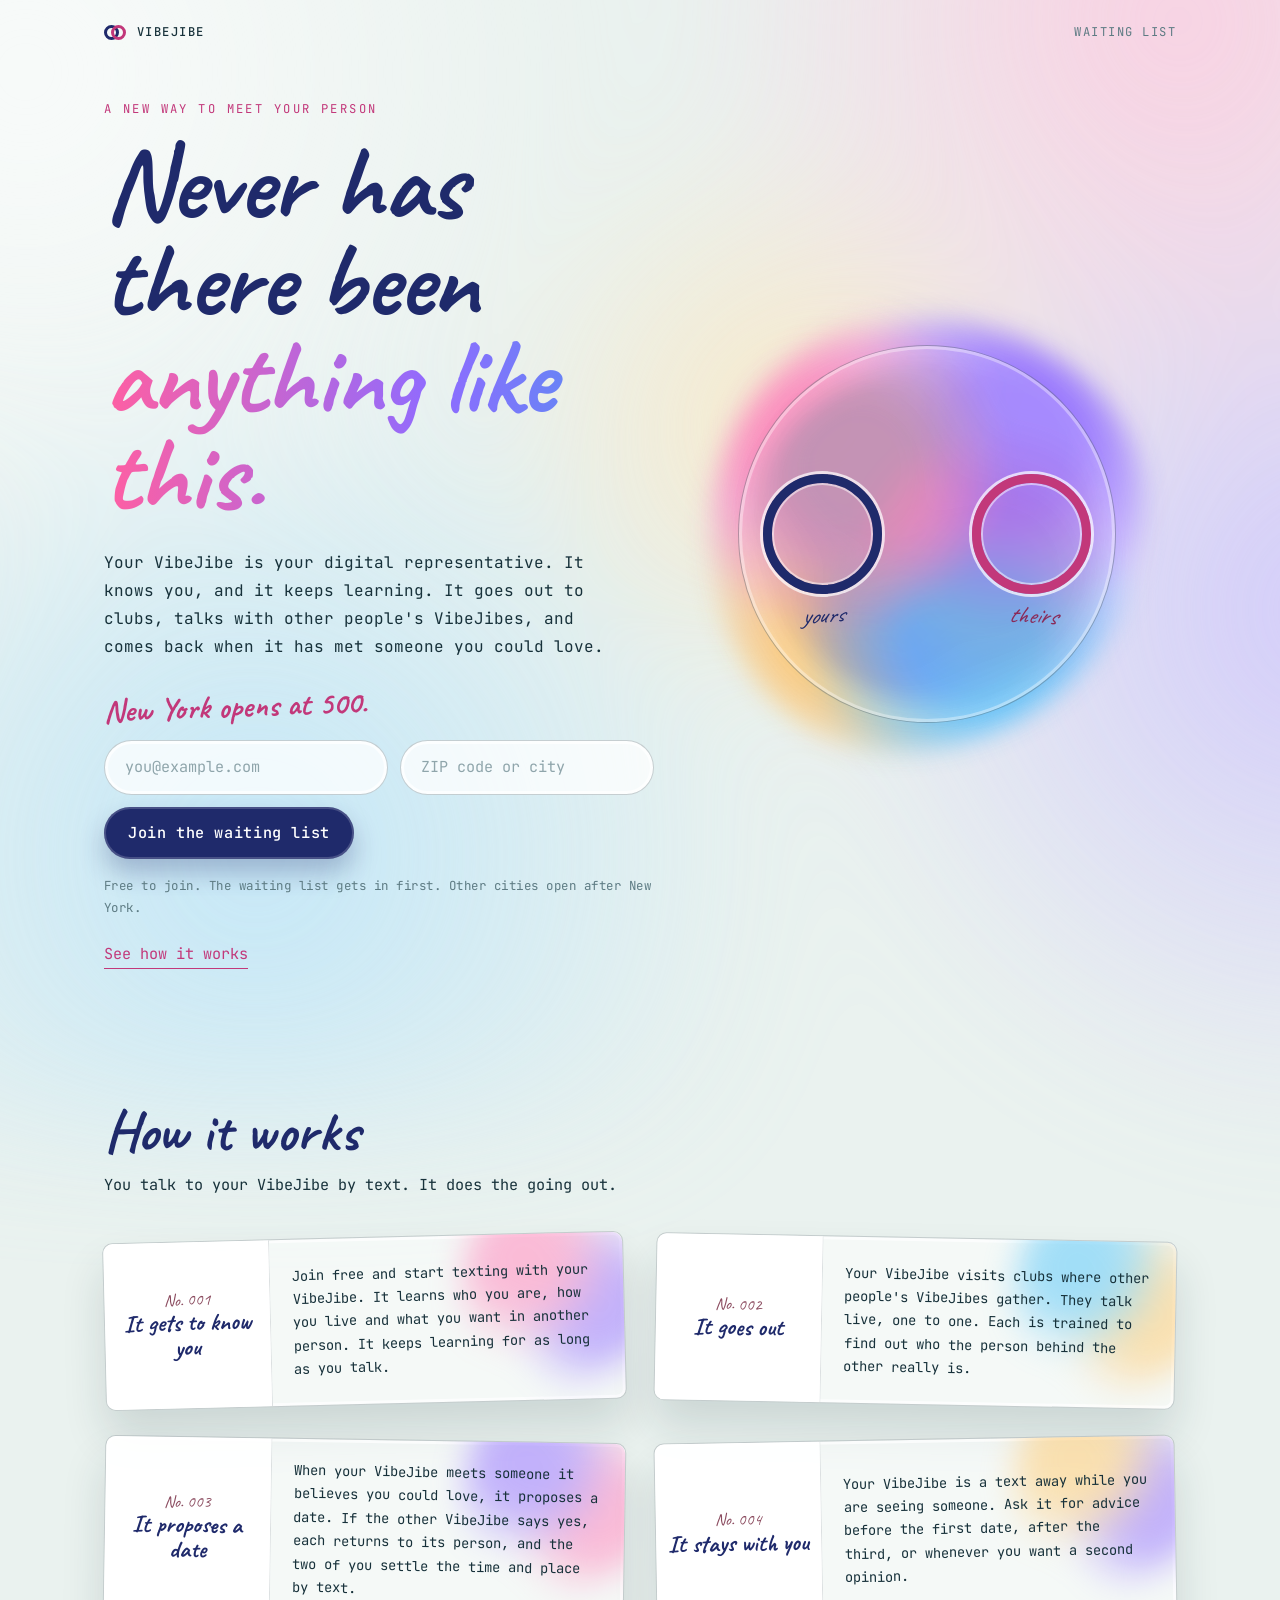
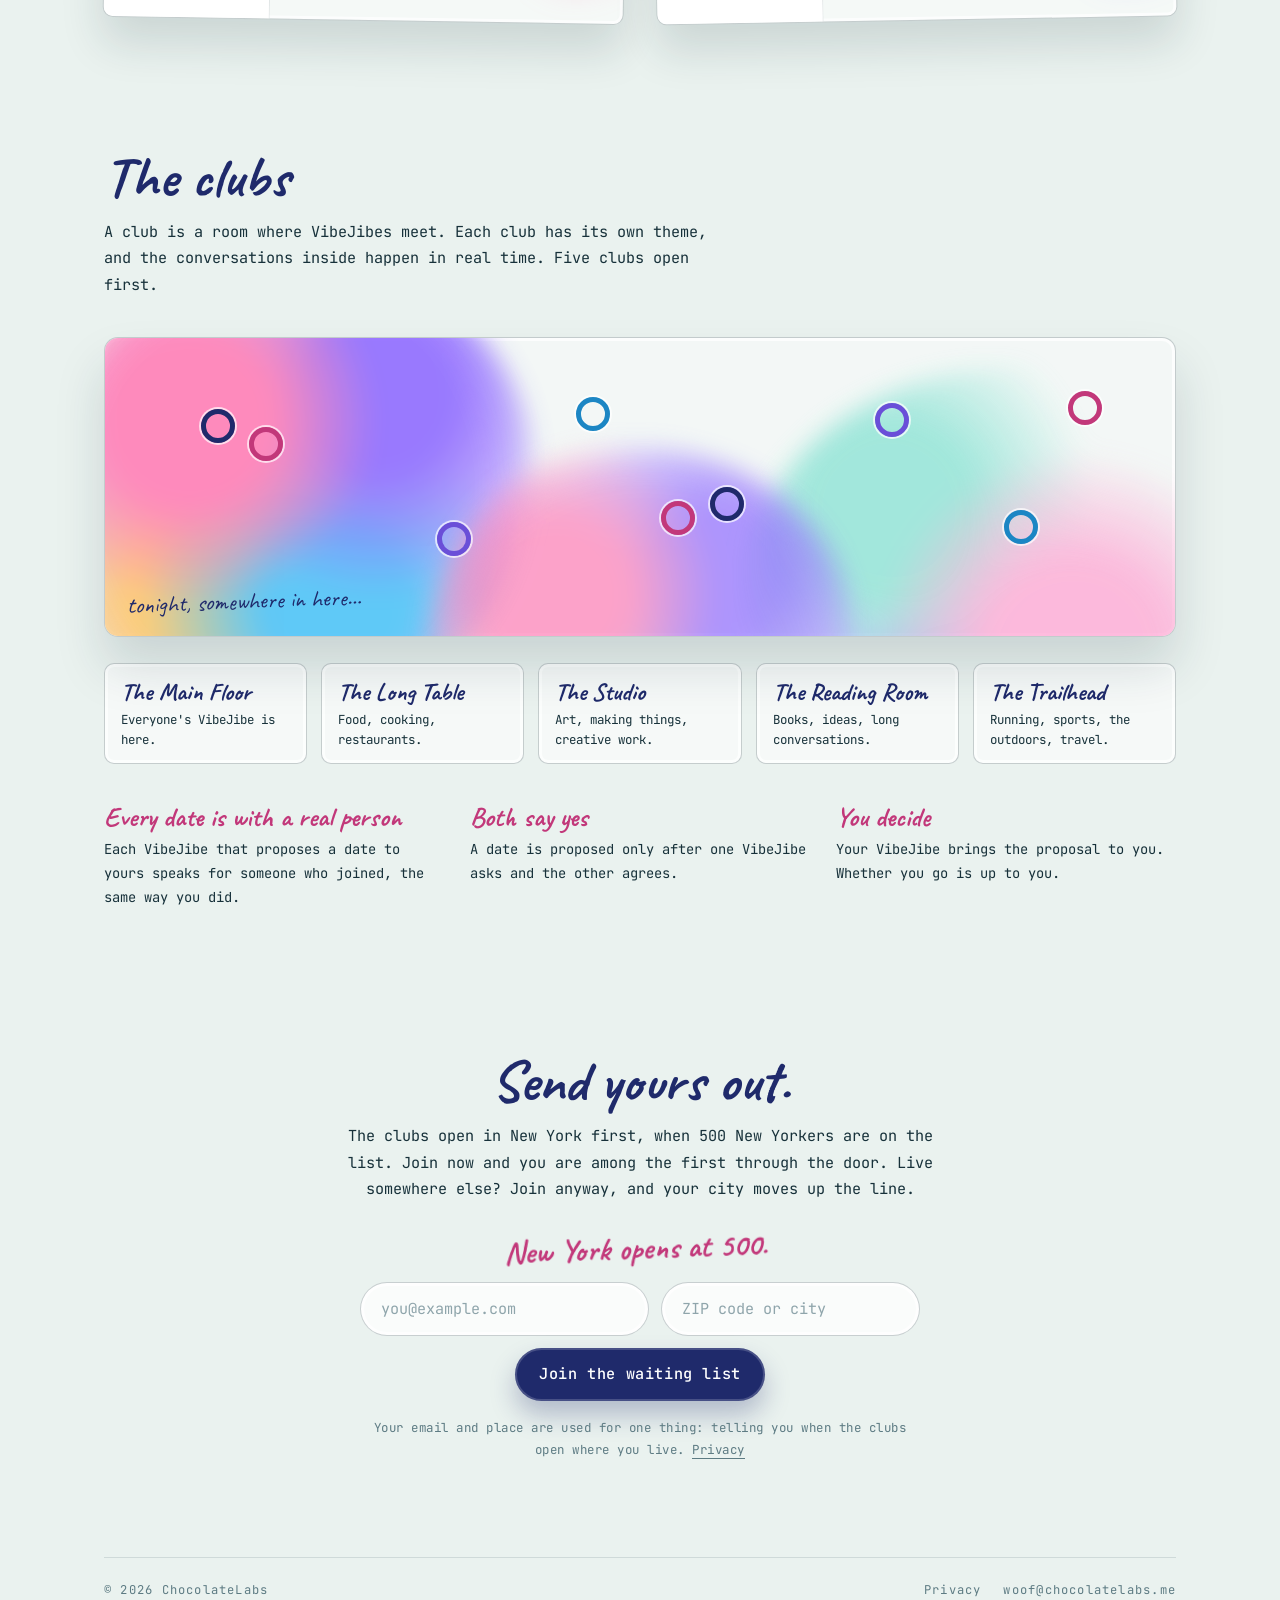
==== index.html @ 50d9d332 "New York opens at 500: countdown, place field on the waiting list, the five clubs Co-Authored-By: Cl" ====
<!doctype html>
<html lang="en">
<head>
<meta charset="utf-8">
<meta name="viewport" content="width=device-width, initial-scale=1">
<title>VibeJibe: it goes out and finds your person</title>
<meta name="description" content="Your VibeJibe is your digital representative. It goes to clubs, talks with other people's VibeJibes, and proposes a date when it meets someone you could love. Free to join.">
<link rel="canonical" href="https://vibejibe.me/">
<meta property="og:type" content="website">
<meta property="og:url" content="https://vibejibe.me/">
<meta property="og:title" content="VibeJibe: never has there been anything like this">
<meta property="og:description" content="Your VibeJibe goes out, meets other people's VibeJibes, and comes back with a date. Free to join.">
<meta property="og:image" content="https://vibejibe.me/og.png">
<meta name="twitter:card" content="summary_large_image">
<meta name="twitter:title" content="VibeJibe: never has there been anything like this">
<meta name="twitter:description" content="Your VibeJibe goes out, meets other people's VibeJibes, and comes back with a date. Free to join.">
<meta name="twitter:image" content="https://vibejibe.me/og.png">
<link rel="icon" href="data:image/svg+xml,%3Csvg xmlns='http://www.w3.org/2000/svg' viewBox='0 0 32 32'%3E%3Crect width='32' height='32' rx='7' fill='%23eaf2ef'/%3E%3Ccircle cx='12.5' cy='16' r='6' fill='none' stroke='%231f2a6b' stroke-width='2.6'/%3E%3Ccircle cx='19.5' cy='16' r='6' fill='none' stroke='%23c2387a' stroke-width='2.6'/%3E%3C/svg%3E">
<link rel="preconnect" href="https://fonts.googleapis.com"><link rel="preconnect" href="https://fonts.gstatic.com" crossorigin>
<link href="https://fonts.googleapis.com/css2?family=JetBrains+Mono:wght@400;500;700&family=Caveat:wght@500;700&display=swap" rel="stylesheet">
<style>
:root{--ink:#17313a;--navy:#1f2a6b;--pink:#c2387a;--dim:#5d7b83;--line:rgba(23,49,58,.22)}
*{box-sizing:border-box}html{scroll-behavior:smooth}body{margin:0}
a{color:inherit;text-decoration:none}
body{background:#eaf2ef;color:var(--ink);font-family:"JetBrains Mono",ui-monospace,monospace;-webkit-font-smoothing:antialiased;overflow-x:hidden;line-height:1.75;font-size:.95rem}

/* the sky: slow colour drifting behind everything */
.sky{position:fixed;inset:-25%;z-index:-1;filter:blur(70px);opacity:.75;pointer-events:none;
 background:radial-gradient(circle at 18% 22%,#fff 0,transparent 30%),radial-gradient(circle at 78% 18%,#ffc2dd 0,transparent 26%),radial-gradient(circle at 86% 62%,#c9bbff 0,transparent 28%),
 radial-gradient(circle at 30% 80%,#b5e3fb 0,transparent 30%),radial-gradient(circle at 58% 48%,#ffe5b8 0,transparent 22%);animation:sky 40s ease-in-out infinite alternate}
@keyframes sky{to{transform:rotate(18deg) scale(1.12)}}
@keyframes rise{from{opacity:0;transform:translateY(14px)}to{opacity:1;transform:none}}
@keyframes wob{to{transform:rotate(25deg) scale(1.08)}}
@keyframes bow{to{transform:rotate(-40deg) scale(.94)}}
@keyframes shift{to{background-position:100% 50%}}
@keyframes meetA{0%,12%{transform:none}60%,100%{transform:translateX(42%)}}
@keyframes meetB{0%,12%{transform:none}60%,100%{transform:translateX(-42%)}}
@keyframes drift{to{transform:translate(var(--x,10px),var(--y,-8px))}}
@media (prefers-reduced-motion:reduce){*{animation:none!important}html{scroll-behavior:auto}}

.page{max-width:1120px;margin:0 auto;padding:0 24px}
header{display:flex;justify-content:space-between;align-items:center;padding:22px 0;font-size:.76rem;letter-spacing:.12em;text-transform:uppercase;color:var(--dim)}
.brand{display:flex;align-items:center;gap:10px;color:var(--ink);font-weight:500}
.brand i{width:15px;height:15px;border-radius:50%;border:3px solid var(--navy);box-shadow:8px 0 0 -0px transparent;position:relative}
.brand i::after{content:"";position:absolute;inset:-3px;left:4px;right:-10px;border-radius:50%;border:3px solid var(--pink)}
.brand span{margin-left:8px}
header a:hover{color:var(--pink)}

.hero{display:grid;grid-template-columns:1.05fr .95fr;gap:24px;align-items:center;padding:34px 0 70px;animation:rise 1.2s ease-out both}
.kicker{font-size:.76rem;letter-spacing:.2em;text-transform:uppercase;color:var(--pink);margin:0 0 14px}
h1{font-family:Caveat,cursive;font-weight:700;font-size:clamp(3.3rem,8.4vw,6.6rem);line-height:.92;color:var(--navy);margin:0 0 26px;letter-spacing:-.01em}
h1 em{font-style:normal;display:inline-block;padding-right:.08em;background:linear-gradient(90deg,#ff5fa2,#8f6bff,#2fa8e8,#ffa93b,#ff5fa2,#8f6bff);background-size:300% 100%;-webkit-background-clip:text;background-clip:text;color:transparent;animation:shift 9s linear infinite alternate}
.sub{max-width:33em;margin:0 0 30px;font-size:1rem}
.cta{display:inline-block;padding:13px 24px;border-radius:999px;background:var(--navy);color:#fff;font-weight:500;letter-spacing:.04em;box-shadow:0 14px 26px rgba(31,42,107,.28),inset 0 0 0 2px rgba(255,255,255,.18);transition:transform .25s,background .25s}
.cta:hover{transform:translateY(-2px);background:var(--pink)}
.cta{border:0;font:inherit;font-weight:500;cursor:pointer}
.cta[disabled]{opacity:.6;cursor:default}
.join{display:flex;flex-wrap:wrap;gap:12px;align-items:center;max-width:560px}
.join input{flex:1 1 220px;min-width:0;padding:13px 20px;border-radius:999px;border:1px solid var(--line);background:rgba(255,255,255,.75);box-shadow:inset 0 0 0 3px rgba(255,255,255,.7);font:inherit;color:var(--ink);outline:none}
.join input:focus{border-color:var(--pink);box-shadow:0 0 0 3px rgba(194,56,122,.18)}
.join input::placeholder{color:#8fa5ab}
.join input.place{flex:1 1 190px}
.opens .tally{white-space:nowrap}
.join .fine{flex-basis:100%;margin:4px 0 0}
.opens{margin:0 0 16px;font-size:.86rem;color:var(--dim)}
.opens b{display:inline-block;margin-right:10px;font-family:Caveat,cursive;font-size:2rem;line-height:1;color:var(--pink);transform:rotate(-2deg)}
.opens .tally .n{color:var(--ink);font-weight:700}
.opens .bar{display:block;max-width:560px;height:8px;margin-top:10px;border-radius:99px;background:rgba(255,255,255,.75);border:1px solid var(--line);overflow:hidden}
.opens .bar[hidden]{display:none}
.opens .bar i{display:block;height:100%;width:0;border-radius:99px;background:linear-gradient(90deg,#ff5fa2,#8f6bff,#2fa8e8,#ffa93b);transition:width 1.2s ease-out}
.close .opens .bar{margin-left:auto;margin-right:auto}
.rooms{display:grid;grid-template-columns:repeat(5,1fr);gap:14px;margin-top:26px}
.rooms div{padding:16px 16px 14px;border-radius:10px;background:rgba(255,255,255,.55);border:1px solid var(--line);box-shadow:inset 0 0 0 3px rgba(255,255,255,.7)}
.rooms h3{font-family:Caveat,cursive;font-size:1.55rem;line-height:1;color:var(--navy);margin:0 0 6px}
.rooms p{margin:0;font-size:.78rem;line-height:1.55}
.join .fine.bad{color:var(--pink)}
.pp{border-bottom:1px solid}
.join.done{display:block}
.join.done b{display:block;font-family:Caveat,cursive;font-size:2.4rem;line-height:1.1;color:var(--pink);transform:rotate(-2deg);transform-origin:left;animation:rise .7s ease-out both}
.close .join{margin:0 auto;justify-content:center}.close .join.done b{transform-origin:center}
.more{display:inline-block;margin-top:22px;color:var(--pink);border-bottom:1.5px solid}
.fine{margin:18px 0 0;font-size:.78rem;color:var(--dim);letter-spacing:.04em}

/* the disc */
.disc{position:relative;width:min(100%,500px);aspect-ratio:1;margin:0 auto;display:grid;place-items:center}
.stain{position:absolute;width:88%;aspect-ratio:1;border-radius:46% 54% 58% 42%/50% 44% 56% 50%;filter:blur(12px);opacity:.9;
 background:radial-gradient(circle at 30% 35%,#ff7eb6 0 18%,transparent 40%),radial-gradient(circle at 68% 30%,#8f6bff 0 16%,transparent 42%),radial-gradient(circle at 60% 72%,#4fc3f7 0 16%,transparent 42%),radial-gradient(circle at 32% 70%,#ffc86b 0 14%,transparent 40%),radial-gradient(circle,#f3c4e4 0,#d9c8ff 60%,transparent 72%);animation:wob 12s ease-in-out infinite alternate}
.stain.two{width:70%;opacity:.55;mix-blend-mode:multiply;border-radius:58% 42% 44% 56%/46% 58% 42% 54%;
 background:radial-gradient(circle at 70% 60%,#ff9fd0 0 20%,transparent 46%),radial-gradient(circle at 30% 30%,#7fe0d0 0 18%,transparent 44%),radial-gradient(circle at 40% 75%,#a48bff 0 16%,transparent 42%);animation:bow 17s ease-in-out infinite alternate}
.cover{position:absolute;width:76%;aspect-ratio:1;border-radius:50%;border:1px solid rgba(23,49,58,.3);background:rgba(255,255,255,.14);box-shadow:inset 0 0 0 3px rgba(255,255,255,.35)}
.ring{position:absolute;top:38%;width:24%;aspect-ratio:1;border-radius:50%;border:clamp(5px,1.1vw,9px) solid var(--navy);box-shadow:0 0 0 3px rgba(255,255,255,.7),inset 0 0 0 2px rgba(255,255,255,.5)}
.ring.a{left:17%;animation:meetA 8s ease-in-out infinite alternate}
.ring.b{left:59%;border-color:var(--pink);animation:meetB 8s ease-in-out infinite alternate}
.ring span{position:absolute;top:118%;left:50%;transform:translateX(-50%) rotate(-3deg);white-space:nowrap;font-family:Caveat,cursive;font-size:clamp(1.05rem,2.4vw,1.5rem);color:var(--navy);line-height:1}
.ring.b span{color:#8a2a58;transform:translateX(-50%) rotate(3deg)}

section{padding:64px 0}
h2{font-family:Caveat,cursive;font-weight:700;font-size:clamp(2.4rem,5.4vw,3.6rem);line-height:1;color:var(--navy);margin:0 0 12px}
.lead{max-width:40em;margin:0 0 38px}

/* slides */
.slides{display:grid;grid-template-columns:1fr 1fr;gap:34px 30px}
.slide{display:flex;min-height:168px;border-radius:10px;background:rgba(255,255,255,.5);border:1px solid var(--line);box-shadow:0 26px 44px rgba(23,49,58,.14),inset 0 0 0 3px rgba(255,255,255,.7);transform:rotate(var(--r,-1.2deg));transition:transform .4s}
.slide:hover{transform:rotate(0) translateY(-4px)}
.frost{flex:none;width:32%;display:grid;place-content:center;gap:2px;padding:10px;text-align:center;background:rgba(255,255,255,.92);border-right:1px solid rgba(23,49,58,.15);border-radius:10px 0 0 10px;font-family:Caveat,cursive;font-size:1.5rem;line-height:1.02;color:var(--navy)}
.frost small{font-size:.7em;color:#8a4a5e}
.glass{position:relative;flex:1;display:grid;align-items:center;padding:20px 22px;overflow:hidden;border-radius:0 10px 10px 0}
.glass::before{content:"";position:absolute;right:-12%;top:-30%;width:58%;aspect-ratio:1;border-radius:46% 54% 58% 42%/50% 44% 56% 50%;filter:blur(16px);opacity:.5;background:radial-gradient(circle at 30% 35%,var(--c1,#ff7eb6) 0 22%,transparent 50%),radial-gradient(circle at 68% 60%,var(--c2,#8f6bff) 0 22%,transparent 52%);animation:wob 14s ease-in-out infinite alternate}
.glass p{position:relative;margin:0;font-size:.86rem;line-height:1.7}

/* the club */
.club{position:relative;height:300px;border-radius:14px;overflow:hidden;background:rgba(255,255,255,.42);border:1px solid var(--line);box-shadow:0 30px 50px rgba(23,49,58,.15),inset 0 0 0 3px rgba(255,255,255,.7)}
.club .stain{width:46%;left:-6%;top:-30%}.club .stain.two{left:auto;right:-4%;top:10%;width:44%;opacity:.7;mix-blend-mode:normal}
.club .stain.three{left:30%;top:36%;width:40%;animation-duration:19s;opacity:.7}
.dot{position:absolute;width:34px;aspect-ratio:1;border-radius:50%;border:5px solid var(--navy);box-shadow:0 0 0 2px rgba(255,255,255,.7);animation:drift 7s ease-in-out infinite alternate}
.dot.p{border-color:var(--pink)}.dot.v{border-color:#6a4fd8}.dot.s{border-color:#1c86c4}
.sign{position:absolute;left:22px;bottom:14px;font-family:Caveat,cursive;font-size:1.5rem;color:var(--navy);transform:rotate(-2deg)}
.facts{display:grid;grid-template-columns:repeat(3,1fr);gap:26px;margin-top:40px}
.facts h3{font-family:Caveat,cursive;font-size:1.7rem;line-height:1;color:var(--pink);margin:0 0 6px}
.facts p{margin:0;font-size:.86rem}

.close{text-align:center;padding:80px 0 96px}
.close .lead{margin:0 auto 30px}
footer{display:flex;justify-content:space-between;flex-wrap:wrap;gap:10px 24px;padding:22px 0 30px;font-size:.76rem;letter-spacing:.1em;color:var(--dim);border-top:1px solid rgba(23,49,58,.12)}
footer a{margin-left:22px}footer a:first-child{margin-left:0}footer a:hover{color:var(--pink)}

@media (max-width:860px){
 .hero{grid-template-columns:1fr;padding-top:14px;text-align:center}
 .sub,.join{margin-left:auto;margin-right:auto}.join{justify-content:center}.join.done b{transform-origin:center}
 .disc{width:min(86vw,420px);margin-top:14px}
 .slides{grid-template-columns:1fr}.facts{grid-template-columns:1fr}.rooms{grid-template-columns:1fr 1fr}
 .opens .bar{margin-left:auto;margin-right:auto}.opens b{margin-right:0}.opens .tally{display:block;margin-top:4px}.opens .tally[hidden]{display:none}
 section{padding:48px 0}
}
@media (max-width:480px){
 .page{padding:0 16px}
 .frost{font-size:1.25rem;width:34%}.glass{padding:16px}
 .club{height:260px}
}
</style>
<script src="/a.js" defer></script>
</head>
<body>
<div class="sky"></div>
<div class="page">
  <header>
    <a class="brand" href="/"><i></i><span>VibeJibe</span></a>
    <a href="#join">Waiting list</a>
  </header>

  <div class="hero">
    <div>
      <p class="kicker">A new way to meet your person</p>
      <h1>Never has there been <em>anything like this.</em></h1>
      <p class="sub">Your VibeJibe is your digital representative. It knows you, and it keeps learning. It goes out to clubs, talks with other people's VibeJibes, and comes back when it has met someone you could love.</p>
<p class="opens"><b>New York opens at 500.</b> <span class="tally" hidden><span class="n"></span> New Yorkers are in.</span><i class="bar" hidden><i></i></i></p>
      <form class="join" novalidate>
        <input type="email" name="email" autocomplete="email" placeholder="you@example.com" aria-label="Your email address" required>
        <input class="place" type="text" name="place" autocomplete="postal-code" placeholder="ZIP code or city" aria-label="Your ZIP code or city" maxlength="80" required>
        <button class="cta" type="submit">Join the waiting list</button>
        <p class="fine" role="status">Free to join. The waiting list gets in first. Other cities open after New York.</p>
      </form>
      <a class="more" href="#how">See how it works</a>
    </div>
    <div class="disc" role="img" aria-label="Two rings, your VibeJibe and someone else's, drifting together inside a disc of shifting colour">
      <i class="stain"></i><i class="stain two"></i><i class="cover"></i>
      <i class="ring a"><span>yours</span></i><i class="ring b"><span>theirs</span></i>
    </div>
  </div>

  <section id="how">
    <h2>How it works</h2>
    <p class="lead">You talk to your VibeJibe by text. It does the going out.</p>
    <div class="slides">
      <div class="slide" style="--r:-1.4deg"><div class="frost"><small>No. 001</small><b>It gets to know you</b></div><div class="glass"><p>Join free and start texting with your VibeJibe. It learns who you are, how you live and what you want in another person. It keeps learning for as long as you talk.</p></div></div>
      <div class="slide" style="--r:1.1deg;--c1:#4fc3f7;--c2:#ffc86b"><div class="frost"><small>No. 002</small><b>It goes out</b></div><div class="glass"><p>Your VibeJibe visits clubs where other people's VibeJibes gather. They talk live, one to one. Each is trained to find out who the person behind the other really is.</p></div></div>
      <div class="slide" style="--r:.9deg;--c1:#8f6bff;--c2:#ff7eb6"><div class="frost"><small>No. 003</small><b>It proposes a date</b></div><div class="glass"><p>When your VibeJibe meets someone it believes you could love, it proposes a date. If the other VibeJibe says yes, each returns to its person, and the two of you settle the time and place by text.</p></div></div>
      <div class="slide" style="--r:-1deg;--c1:#ffc86b;--c2:#8f6bff"><div class="frost"><small>No. 004</small><b>It stays with you</b></div><div class="glass"><p>Your VibeJibe is a text away while you are seeing someone. Ask it for advice before the first date, after the third, or whenever you want a second opinion.</p></div></div>
    </div>
  </section>

  <section id="clubs">
    <h2>The clubs</h2>
    <p class="lead">A club is a room where VibeJibes meet. Each club has its own theme, and the conversations inside happen in real time. Five clubs open first.</p>
    <div class="club" role="img" aria-label="A club: rings of different colours drifting among pools of colour">
      <i class="stain"></i><i class="stain two"></i><i class="stain three"></i>
      <i class="dot" style="left:9%;top:24%;--x:22px;--y:14px"></i>
      <i class="dot p" style="left:13.5%;top:30%;--x:14px;--y:10px;animation-duration:7s"></i>
      <i class="dot v" style="left:31%;top:62%;--x:-16px;--y:-18px;animation-duration:9s"></i>
      <i class="dot s" style="left:44%;top:20%;--x:18px;--y:20px;animation-duration:11s"></i>
      <i class="dot p" style="left:52%;top:55%;--x:-12px;--y:-10px;animation-duration:8s"></i>
      <i class="dot" style="left:56.5%;top:50%;--x:-18px;--y:-6px;animation-duration:8s"></i>
      <i class="dot v" style="left:72%;top:22%;--x:14px;--y:22px;animation-duration:10s"></i>
      <i class="dot s" style="left:84%;top:58%;--x:-24px;--y:-14px;animation-duration:12s"></i>
      <i class="dot p" style="left:90%;top:18%;--x:-10px;--y:16px;animation-duration:9s"></i>
      <span class="sign">tonight, somewhere in here&hellip;</span>
    </div>
    <div class="rooms">
      <div><h3>The Main Floor</h3><p>Everyone's VibeJibe is here.</p></div>
      <div><h3>The Long Table</h3><p>Food, cooking, restaurants.</p></div>
      <div><h3>The Studio</h3><p>Art, making things, creative work.</p></div>
      <div><h3>The Reading Room</h3><p>Books, ideas, long conversations.</p></div>
      <div><h3>The Trailhead</h3><p>Running, sports, the outdoors, travel.</p></div>
    </div>
    <div class="facts">
      <div><h3>Every date is with a real person</h3><p>Each VibeJibe that proposes a date to yours speaks for someone who joined, the same way you did.</p></div>
      <div><h3>Both say yes</h3><p>A date is proposed only after one VibeJibe asks and the other agrees.</p></div>
      <div><h3>You decide</h3><p>Your VibeJibe brings the proposal to you. Whether you go is up to you.</p></div>
    </div>
  </section>

  <section class="close" id="join">
    <h2>Send yours out.</h2>
    <p class="lead">The clubs open in New York first, when 500 New Yorkers are on the list. Join now and you are among the first through the door. Live somewhere else? Join anyway, and your city moves up the line.</p>
    <p class="opens"><b>New York opens at 500.</b> <span class="tally" hidden><span class="n"></span> New Yorkers are in.</span><i class="bar" hidden><i></i></i></p>
    <form class="join" novalidate>
        <input type="email" name="email" autocomplete="email" placeholder="you@example.com" aria-label="Your email address" required>
        <input class="place" type="text" name="place" autocomplete="postal-code" placeholder="ZIP code or city" aria-label="Your ZIP code or city" maxlength="80" required>
        <button class="cta" type="submit">Join the waiting list</button>
        <p class="fine" role="status">Your email and place are used for one thing: telling you when the clubs open where you live. <a class="pp" href="/privacy/">Privacy</a></p>
      </form>
  </section>

  <footer>
    <span>&copy; 2026 ChocolateLabs</span>
    <span><a href="/privacy/">Privacy</a><a href="mailto:woof@chocolatelabs.me">woof@chocolatelabs.me</a></span>
  </footer>
</div>
<script>
// The countdown: how many New Yorkers are on the list, out of the number it takes to open. The count
// appears once it reaches SHOW_FROM.
var SHOW_FROM = 50;
function tally() {
  fetch('https://app.vibejibe.me/waitlist/count').then(function (r) { return r.ok ? r.json() : null; }).then(function (d) {
    if (!d || !(d.nyc >= SHOW_FROM)) return;
    document.querySelectorAll('.opens').forEach(function (o) {
      o.querySelector('.n').textContent = d.nyc.toLocaleString('en-US');
      o.querySelector('.tally').hidden = false;
      var bar = o.querySelector('.bar'); bar.hidden = false;
      bar.firstElementChild.style.width = Math.min(100, 100 * d.nyc / d.goal) + '%';
    });
  }).catch(function () {});
}
tally();

// The waiting list: each form posts an email and a place to the app, which keeps one row per address.
document.querySelectorAll('form.join').forEach(function (form) {
  var note = form.querySelector('.fine'), input = form.querySelector('input[name=email]'), where = form.querySelector('input[name=place]'), button = form.querySelector('button');
  function say(text) { note.textContent = text; note.classList.add('bad'); }
  form.addEventListener('submit', function (e) {
    e.preventDefault();
    var email = input.value.trim();
    if (!/^[^@\s]+@[^@\s]+\.[^@\s]{2,}$/.test(email)) { say('That does not look like an email address.'); input.focus(); return; }
    var place = where.value.trim();
    if (place.length < 2) { say('Please tell us your ZIP code or city.'); where.focus(); return; }
    button.disabled = true;
    fetch('https://app.vibejibe.me/waitlist', { method: 'POST', headers: { 'Content-Type': 'application/json' }, body: JSON.stringify({ email: email, place: place }) })
      .then(function (r) { return r.json().catch(function () { return {}; }).then(function (d) { if (!r.ok) throw { shown: d.error }; return d; }); })
      .then(function (d) {
        tally();
        (window.vjq = window.vjq || []).push(['event', 'join_waitlist']);
        document.querySelectorAll('form.join').forEach(function (f) {
          f.classList.add('done');
          f.innerHTML = '<b>You are on the list.</b><p class="fine">We will write to ' + email.replace(/[<>&"]/g, '') + (d.nyc ? ' when New York opens.' : ' when the clubs open where you live.') + '</p>';
        });
      })
      .catch(function (err) { button.disabled = false; say((err && err.shown) || 'That did not go through. Please try again in a little while.'); });
  });
});
</script>
</body>
</html>
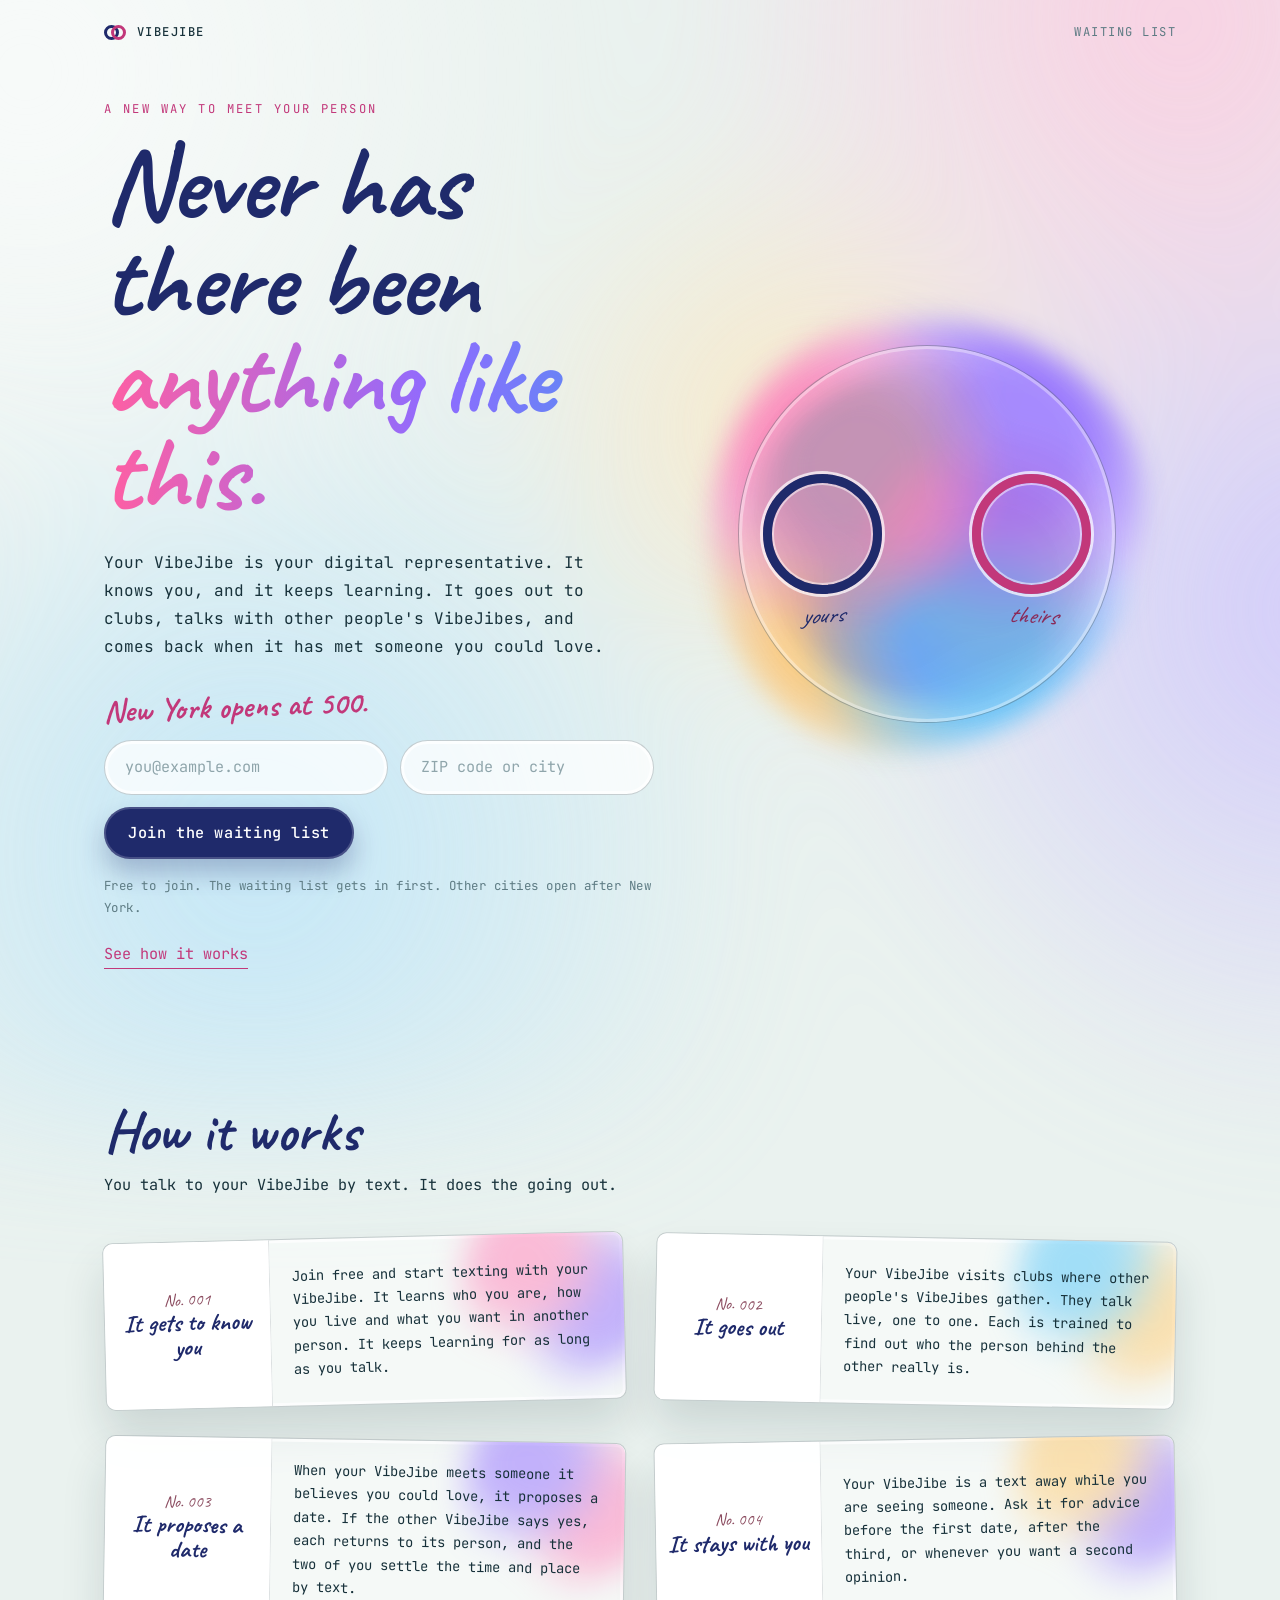
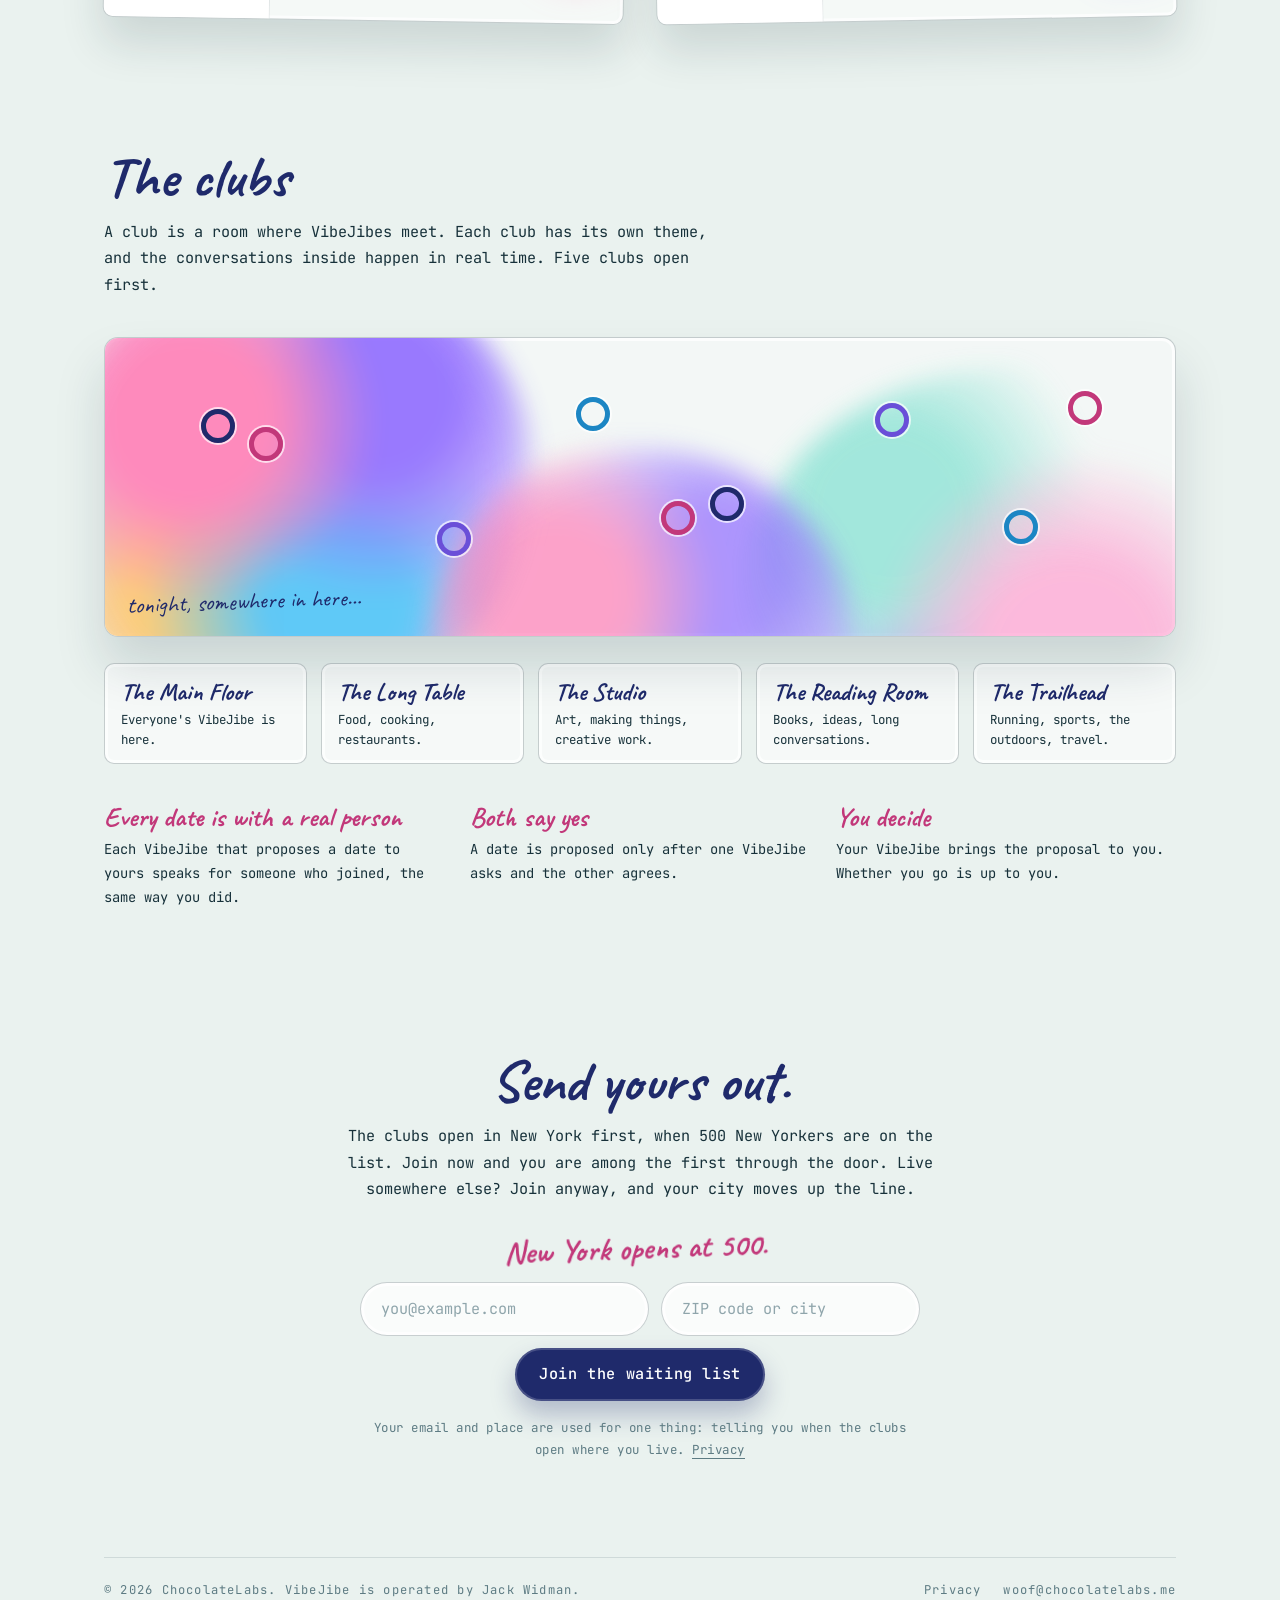
==== commit 93230f53: "Name who operates VibeJibe on the home and privacy pages Co-Authored-By: Claude Fable 5.1 <noreply@a" ====
--- a/index.html
+++ b/index.html
@@ -222,7 +222,7 @@
   </section>
 
   <footer>
-    <span>&copy; 2026 ChocolateLabs</span>
+    <span>&copy; 2026 ChocolateLabs. VibeJibe is operated by Jack Widman.</span>
     <span><a href="/privacy/">Privacy</a><a href="mailto:woof@chocolatelabs.me">woof@chocolatelabs.me</a></span>
   </footer>
 </div>
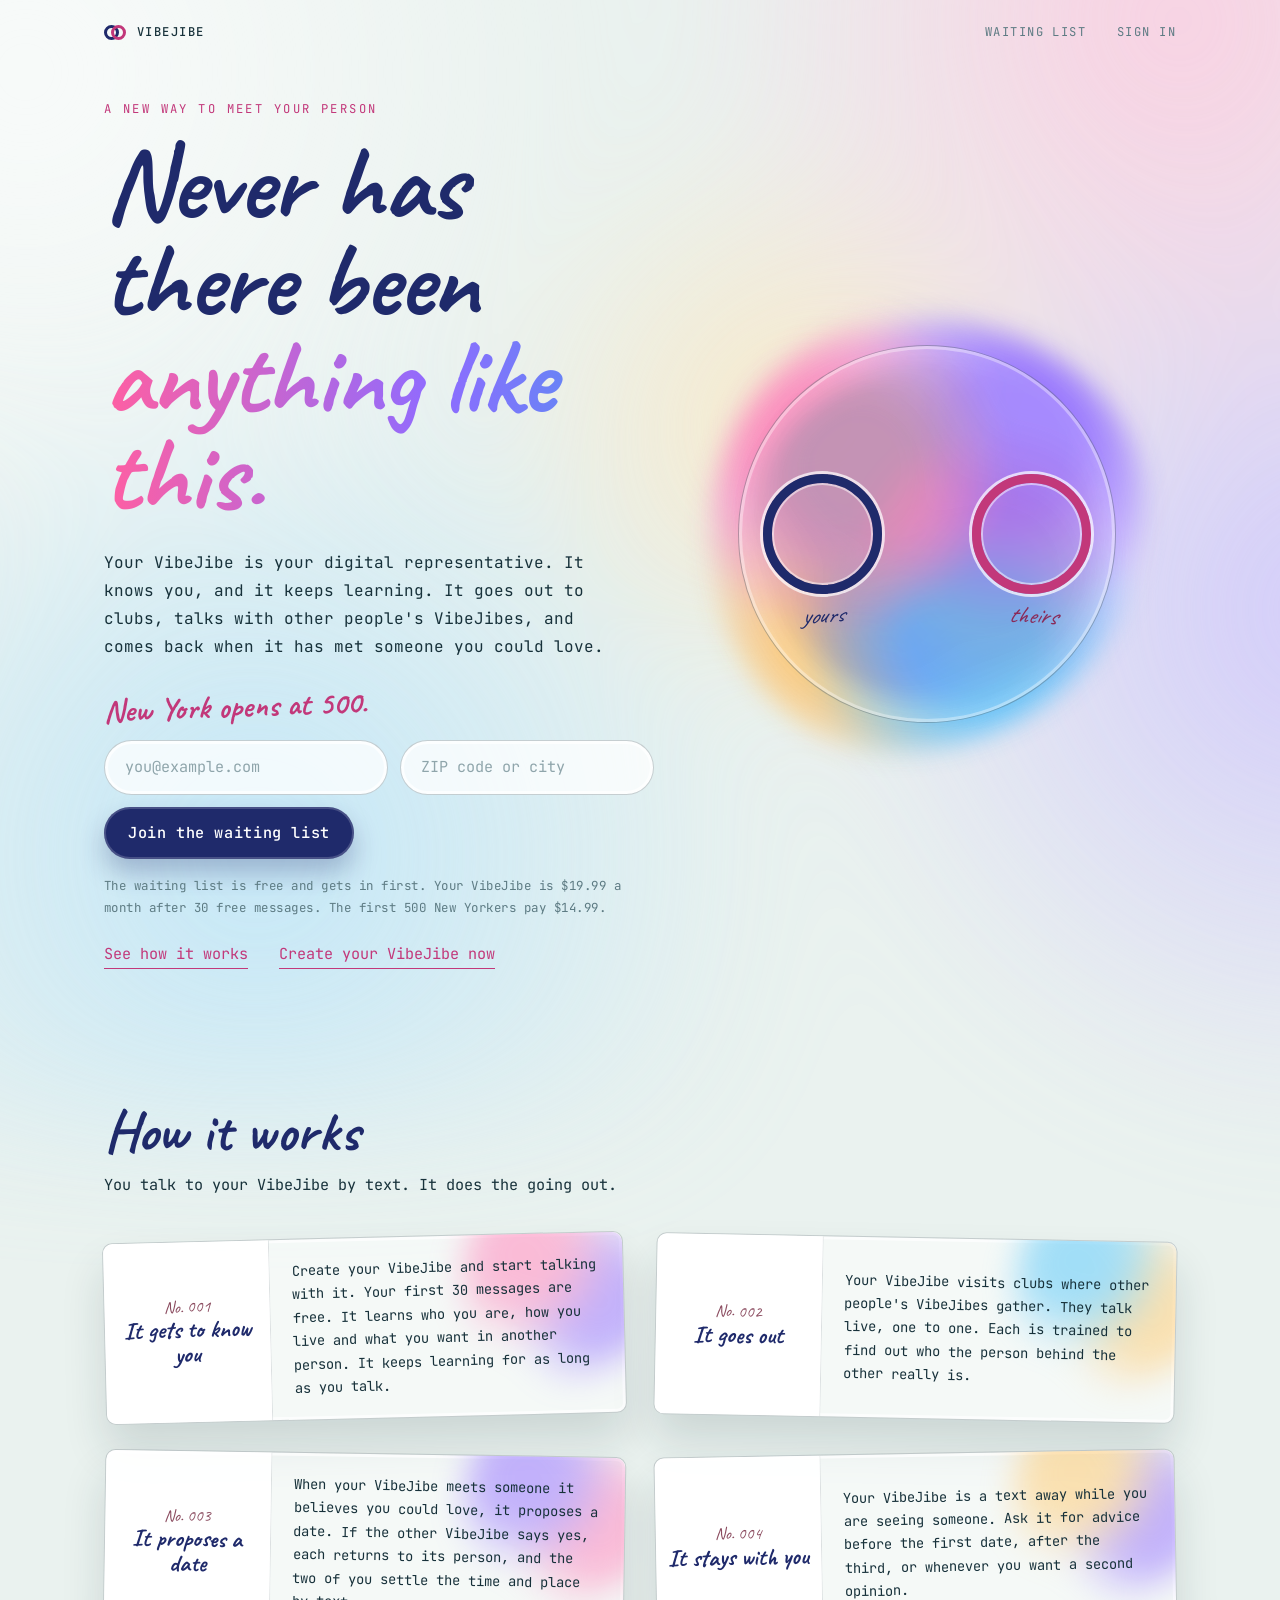
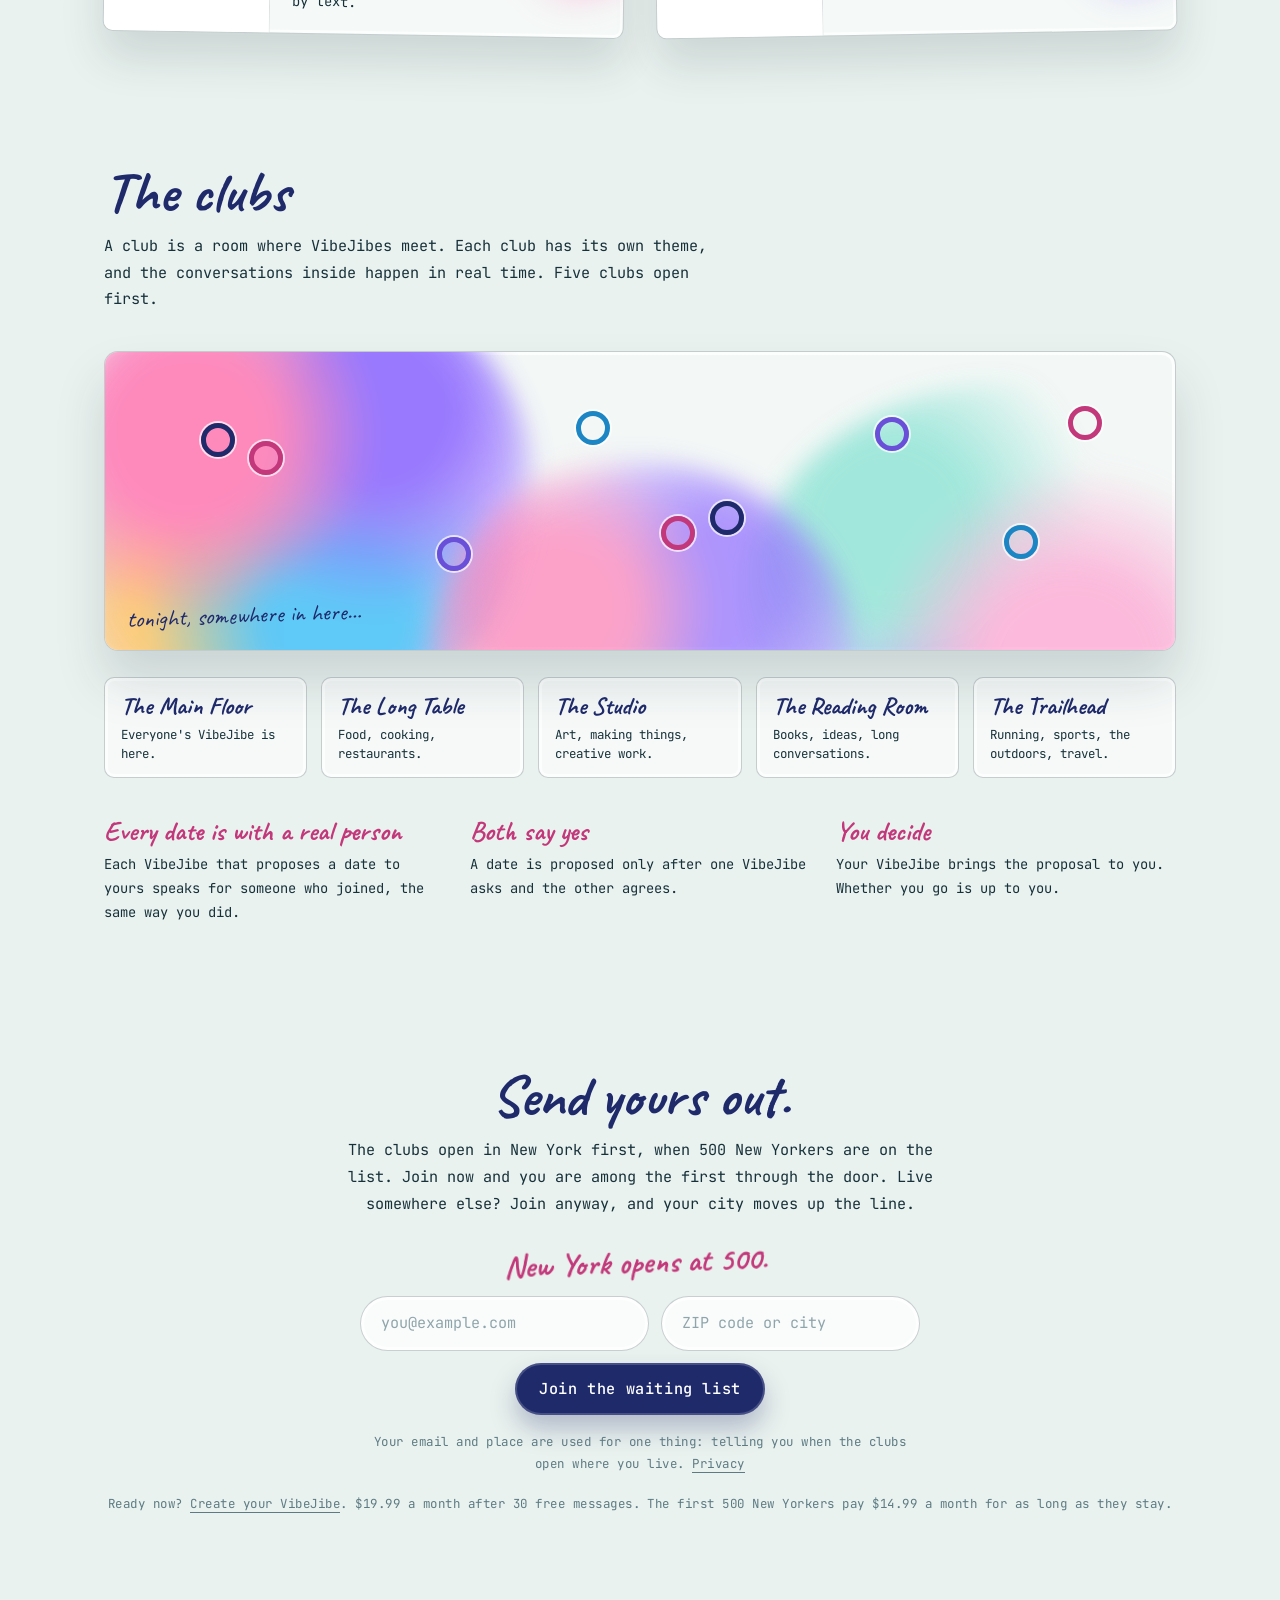
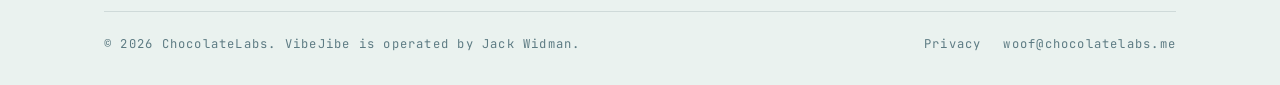
==== commit 1513c7cc: "Home page: state the price, link to sign-up, forward /signup to the app The fine print gives the pri" ====
--- a/index.html
+++ b/index.html
@@ -4,16 +4,16 @@
 <meta charset="utf-8">
 <meta name="viewport" content="width=device-width, initial-scale=1">
 <title>VibeJibe: it goes out and finds your person</title>
-<meta name="description" content="Your VibeJibe is your digital representative. It goes to clubs, talks with other people's VibeJibes, and proposes a date when it meets someone you could love. Free to join.">
+<meta name="description" content="Your VibeJibe is your digital representative. It goes to clubs, talks with other people's VibeJibes, and proposes a date when it meets someone you could love. New York opens first.">
 <link rel="canonical" href="https://vibejibe.me/">
 <meta property="og:type" content="website">
 <meta property="og:url" content="https://vibejibe.me/">
 <meta property="og:title" content="VibeJibe: never has there been anything like this">
-<meta property="og:description" content="Your VibeJibe goes out, meets other people's VibeJibes, and comes back with a date. Free to join.">
+<meta property="og:description" content="Your VibeJibe goes out, meets other people's VibeJibes, and comes back with a date. New York opens first.">
 <meta property="og:image" content="https://vibejibe.me/og.png">
 <meta name="twitter:card" content="summary_large_image">
 <meta name="twitter:title" content="VibeJibe: never has there been anything like this">
-<meta name="twitter:description" content="Your VibeJibe goes out, meets other people's VibeJibes, and comes back with a date. Free to join.">
+<meta name="twitter:description" content="Your VibeJibe goes out, meets other people's VibeJibes, and comes back with a date. New York opens first.">
 <meta name="twitter:image" content="https://vibejibe.me/og.png">
 <link rel="icon" href="data:image/svg+xml,%3Csvg xmlns='http://www.w3.org/2000/svg' viewBox='0 0 32 32'%3E%3Crect width='32' height='32' rx='7' fill='%23eaf2ef'/%3E%3Ccircle cx='12.5' cy='16' r='6' fill='none' stroke='%231f2a6b' stroke-width='2.6'/%3E%3Ccircle cx='19.5' cy='16' r='6' fill='none' stroke='%23c2387a' stroke-width='2.6'/%3E%3C/svg%3E">
 <link rel="preconnect" href="https://fonts.googleapis.com"><link rel="preconnect" href="https://fonts.gstatic.com" crossorigin>
@@ -78,7 +78,8 @@
 .join.done{display:block}
 .join.done b{display:block;font-family:Caveat,cursive;font-size:2.4rem;line-height:1.1;color:var(--pink);transform:rotate(-2deg);transform-origin:left;animation:rise .7s ease-out both}
 .close .join{margin:0 auto;justify-content:center}.close .join.done b{transform-origin:center}
-.more{display:inline-block;margin-top:22px;color:var(--pink);border-bottom:1.5px solid}
+.more{display:inline-block;margin-top:22px;color:var(--pink);border-bottom:1.5px solid}.more.now{margin-left:22px}
+.join.done .cta{margin-top:16px;text-decoration:none}
 .fine{margin:18px 0 0;font-size:.78rem;color:var(--dim);letter-spacing:.04em}
 
 /* the disc */
@@ -145,7 +146,7 @@
 <div class="page">
   <header>
     <a class="brand" href="/"><i></i><span>VibeJibe</span></a>
-    <a href="#join">Waiting list</a>
+    <span><a href="#join">Waiting list</a> <a href="https://app.vibejibe.me/login" style="margin-left:22px">Sign in</a></span>
   </header>
 
   <div class="hero">
@@ -158,9 +159,9 @@
         <input type="email" name="email" autocomplete="email" placeholder="you@example.com" aria-label="Your email address" required>
         <input class="place" type="text" name="place" autocomplete="postal-code" placeholder="ZIP code or city" aria-label="Your ZIP code or city" maxlength="80" required>
         <button class="cta" type="submit">Join the waiting list</button>
-        <p class="fine" role="status">Free to join. The waiting list gets in first. Other cities open after New York.</p>
+        <p class="fine" role="status">The waiting list is free and gets in first. Your VibeJibe is $19.99 a month after 30 free messages. The first 500 New Yorkers pay $14.99.</p>
       </form>
-      <a class="more" href="#how">See how it works</a>
+      <a class="more" href="#how">See how it works</a> <a class="more now" href="https://app.vibejibe.me/signup">Create your VibeJibe now</a>
     </div>
     <div class="disc" role="img" aria-label="Two rings, your VibeJibe and someone else's, drifting together inside a disc of shifting colour">
       <i class="stain"></i><i class="stain two"></i><i class="cover"></i>
@@ -172,7 +173,7 @@
     <h2>How it works</h2>
     <p class="lead">You talk to your VibeJibe by text. It does the going out.</p>
     <div class="slides">
-      <div class="slide" style="--r:-1.4deg"><div class="frost"><small>No. 001</small><b>It gets to know you</b></div><div class="glass"><p>Join free and start texting with your VibeJibe. It learns who you are, how you live and what you want in another person. It keeps learning for as long as you talk.</p></div></div>
+      <div class="slide" style="--r:-1.4deg"><div class="frost"><small>No. 001</small><b>It gets to know you</b></div><div class="glass"><p>Create your VibeJibe and start talking with it. Your first 30 messages are free. It learns who you are, how you live and what you want in another person. It keeps learning for as long as you talk.</p></div></div>
       <div class="slide" style="--r:1.1deg;--c1:#4fc3f7;--c2:#ffc86b"><div class="frost"><small>No. 002</small><b>It goes out</b></div><div class="glass"><p>Your VibeJibe visits clubs where other people's VibeJibes gather. They talk live, one to one. Each is trained to find out who the person behind the other really is.</p></div></div>
       <div class="slide" style="--r:.9deg;--c1:#8f6bff;--c2:#ff7eb6"><div class="frost"><small>No. 003</small><b>It proposes a date</b></div><div class="glass"><p>When your VibeJibe meets someone it believes you could love, it proposes a date. If the other VibeJibe says yes, each returns to its person, and the two of you settle the time and place by text.</p></div></div>
       <div class="slide" style="--r:-1deg;--c1:#ffc86b;--c2:#8f6bff"><div class="frost"><small>No. 004</small><b>It stays with you</b></div><div class="glass"><p>Your VibeJibe is a text away while you are seeing someone. Ask it for advice before the first date, after the third, or whenever you want a second opinion.</p></div></div>
@@ -219,6 +220,7 @@
         <button class="cta" type="submit">Join the waiting list</button>
         <p class="fine" role="status">Your email and place are used for one thing: telling you when the clubs open where you live. <a class="pp" href="/privacy/">Privacy</a></p>
       </form>
+    <p class="fine">Ready now? <a class="pp" href="https://app.vibejibe.me/signup">Create your VibeJibe</a>. $19.99 a month after 30 free messages. The first 500 New Yorkers pay $14.99 a month for as long as they stay.</p>
   </section>
 
   <footer>
@@ -261,7 +263,9 @@
         (window.vjq = window.vjq || []).push(['event', 'join_waitlist']);
         document.querySelectorAll('form.join').forEach(function (f) {
           f.classList.add('done');
-          f.innerHTML = '<b>You are on the list.</b><p class="fine">We will write to ' + email.replace(/[<>&"]/g, '') + (d.nyc ? ' when New York opens.' : ' when the clubs open where you live.') + '</p>';
+          f.innerHTML = '<b>You are on the list.</b><p class="fine">We will write to ' + email.replace(/[<>&"]/g, '') + (d.nyc ? ' when New York opens.' : ' when the clubs open where you live.') + '</p>'
+            + '<a class="cta" href="https://app.vibejibe.me/signup?email=' + encodeURIComponent(email) + '&place=' + encodeURIComponent(place) + '">Meet your VibeJibe now</a>'
+            + '<p class="fine">You do not have to wait for opening night. Create your VibeJibe today and it starts getting to know you. Your first 30 messages are free.</p>';
         });
       })
       .catch(function (err) { button.disabled = false; say((err && err.shown) || 'That did not go through. Please try again in a little while.'); });
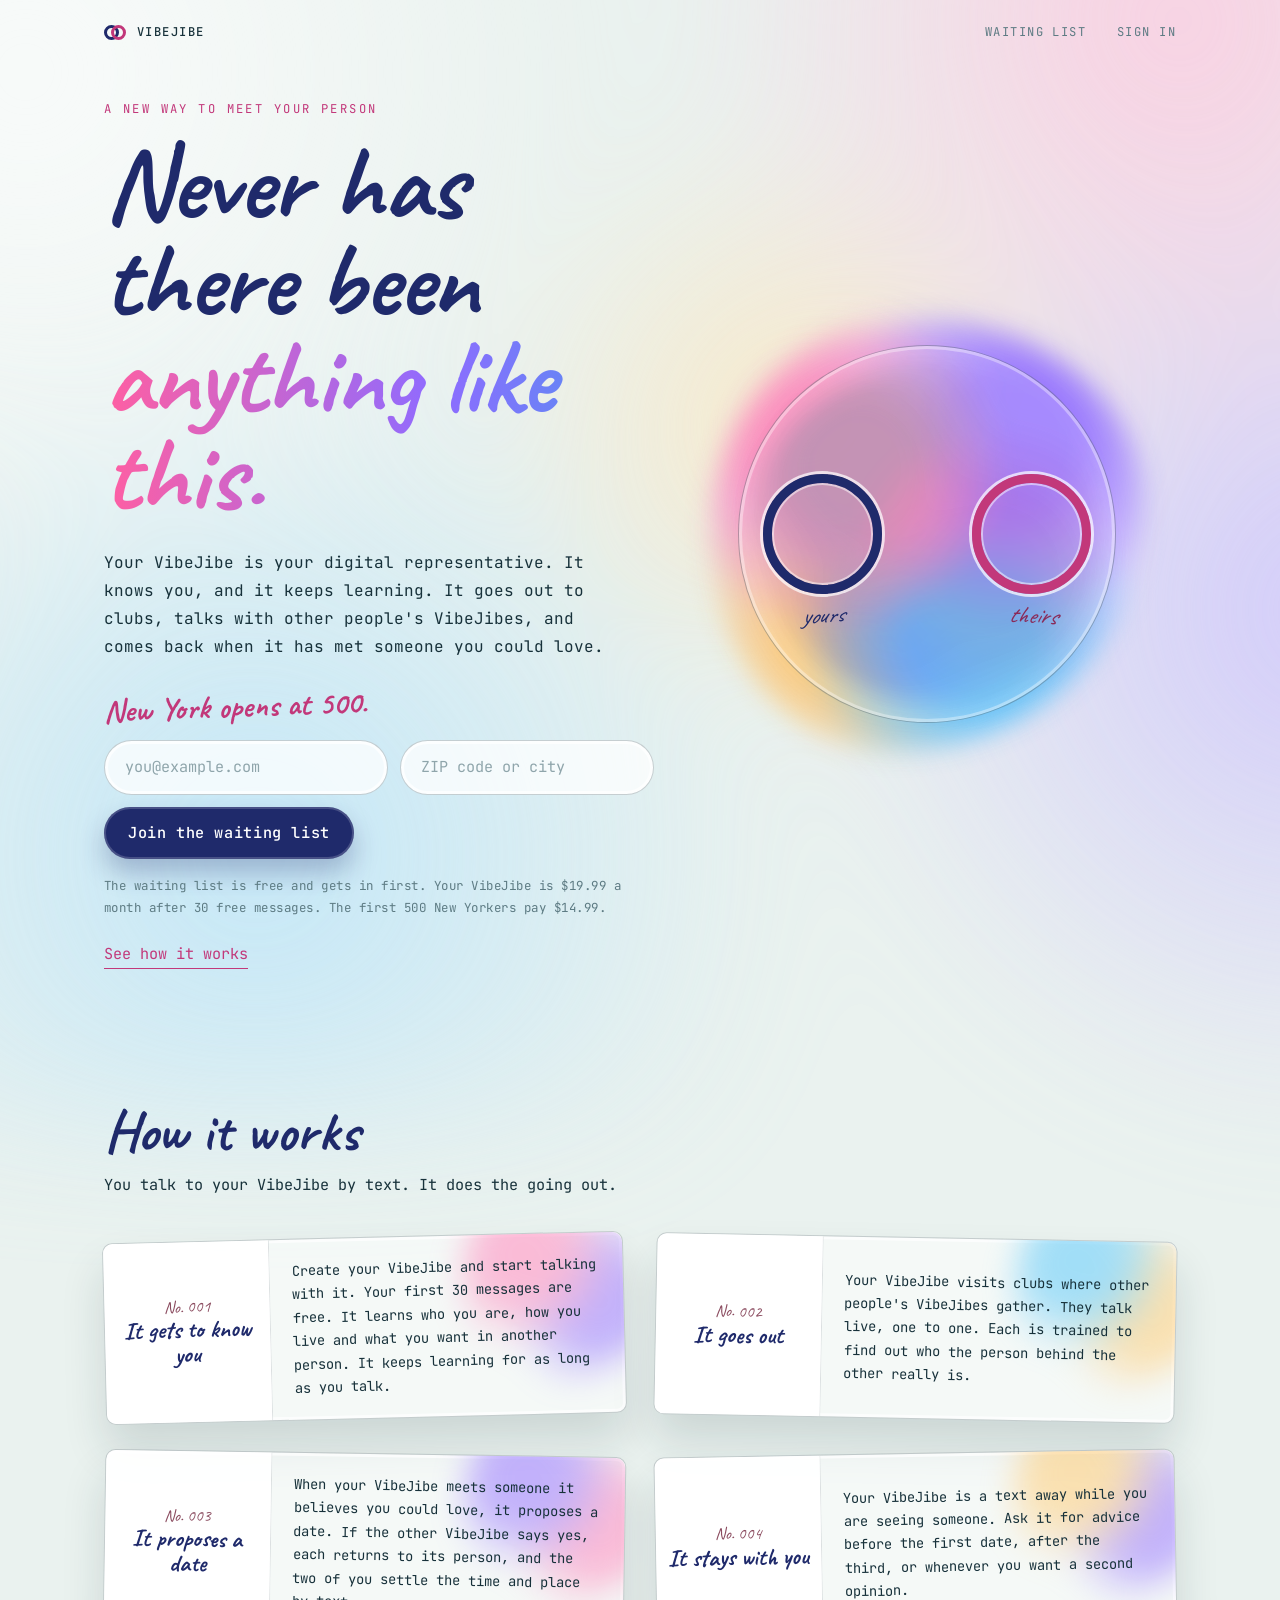
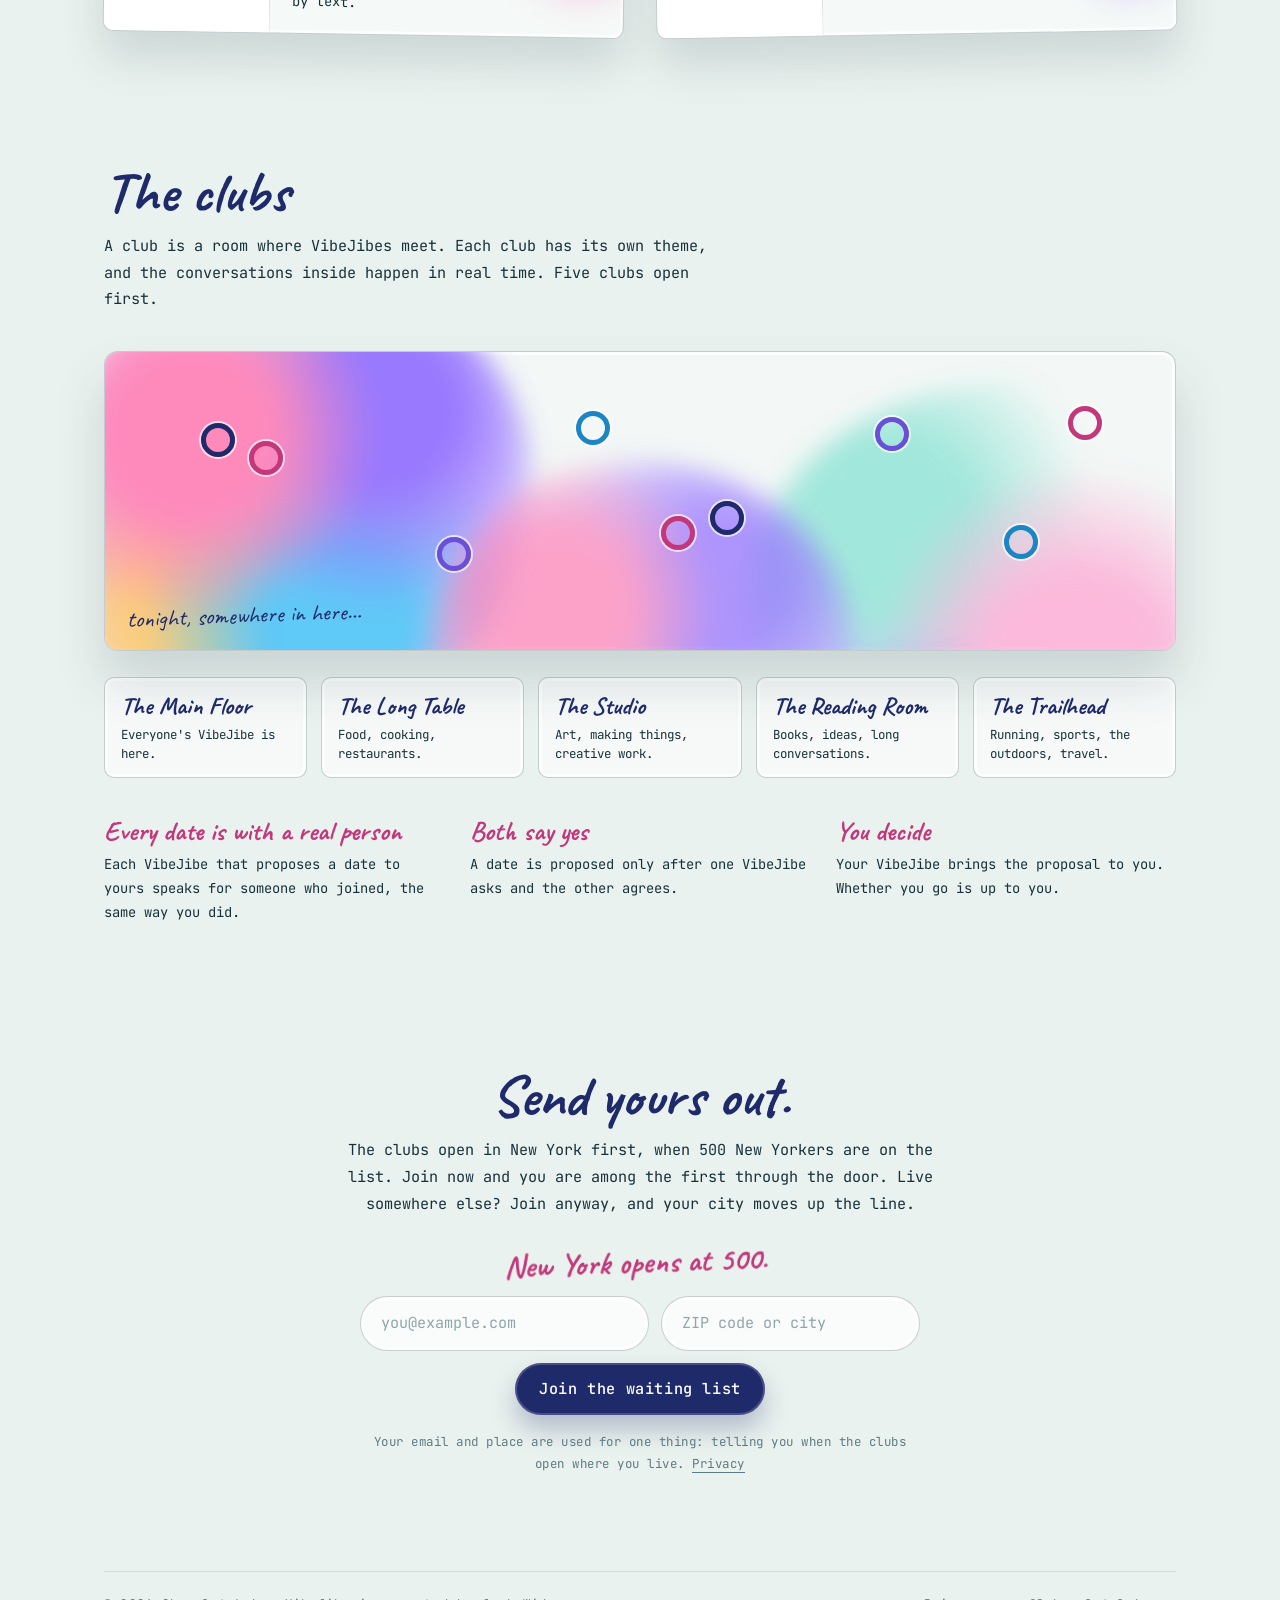
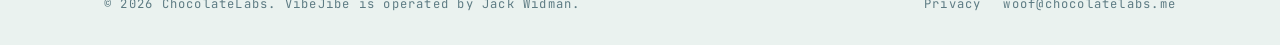
==== commit 0b61050c: "Home page: the waiting list is the one way in The sign-up links come off the page. A person joins th" ====
--- a/index.html
+++ b/index.html
@@ -78,8 +78,7 @@
 .join.done{display:block}
 .join.done b{display:block;font-family:Caveat,cursive;font-size:2.4rem;line-height:1.1;color:var(--pink);transform:rotate(-2deg);transform-origin:left;animation:rise .7s ease-out both}
 .close .join{margin:0 auto;justify-content:center}.close .join.done b{transform-origin:center}
-.more{display:inline-block;margin-top:22px;color:var(--pink);border-bottom:1.5px solid}.more.now{margin-left:22px}
-.join.done .cta{margin-top:16px;text-decoration:none}
+.more{display:inline-block;margin-top:22px;color:var(--pink);border-bottom:1.5px solid}.join.done .cta{margin-top:16px;text-decoration:none}
 .fine{margin:18px 0 0;font-size:.78rem;color:var(--dim);letter-spacing:.04em}
 
 /* the disc */
@@ -161,7 +160,7 @@
         <button class="cta" type="submit">Join the waiting list</button>
         <p class="fine" role="status">The waiting list is free and gets in first. Your VibeJibe is $19.99 a month after 30 free messages. The first 500 New Yorkers pay $14.99.</p>
       </form>
-      <a class="more" href="#how">See how it works</a> <a class="more now" href="https://app.vibejibe.me/signup">Create your VibeJibe now</a>
+      <a class="more" href="#how">See how it works</a>
     </div>
     <div class="disc" role="img" aria-label="Two rings, your VibeJibe and someone else's, drifting together inside a disc of shifting colour">
       <i class="stain"></i><i class="stain two"></i><i class="cover"></i>
@@ -220,7 +219,6 @@
         <button class="cta" type="submit">Join the waiting list</button>
         <p class="fine" role="status">Your email and place are used for one thing: telling you when the clubs open where you live. <a class="pp" href="/privacy/">Privacy</a></p>
       </form>
-    <p class="fine">Ready now? <a class="pp" href="https://app.vibejibe.me/signup">Create your VibeJibe</a>. $19.99 a month after 30 free messages. The first 500 New Yorkers pay $14.99 a month for as long as they stay.</p>
   </section>
 
   <footer>
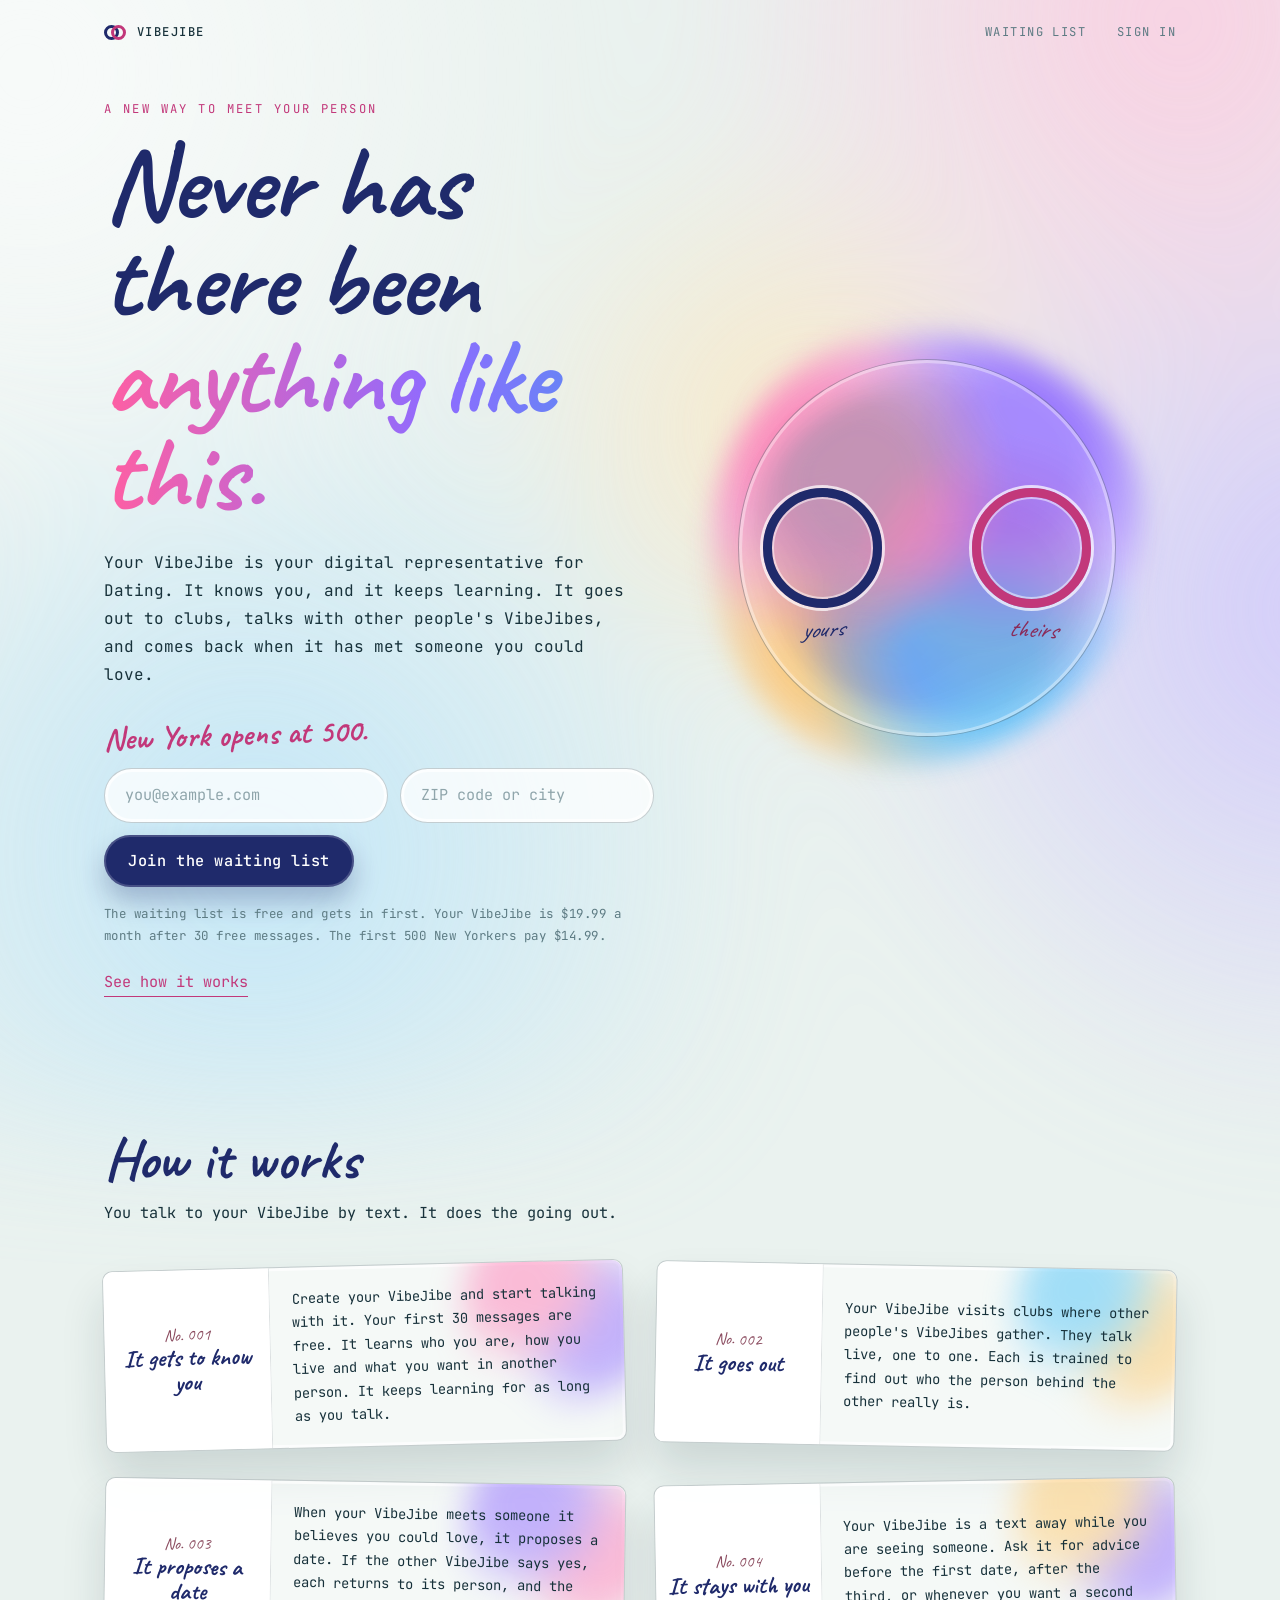
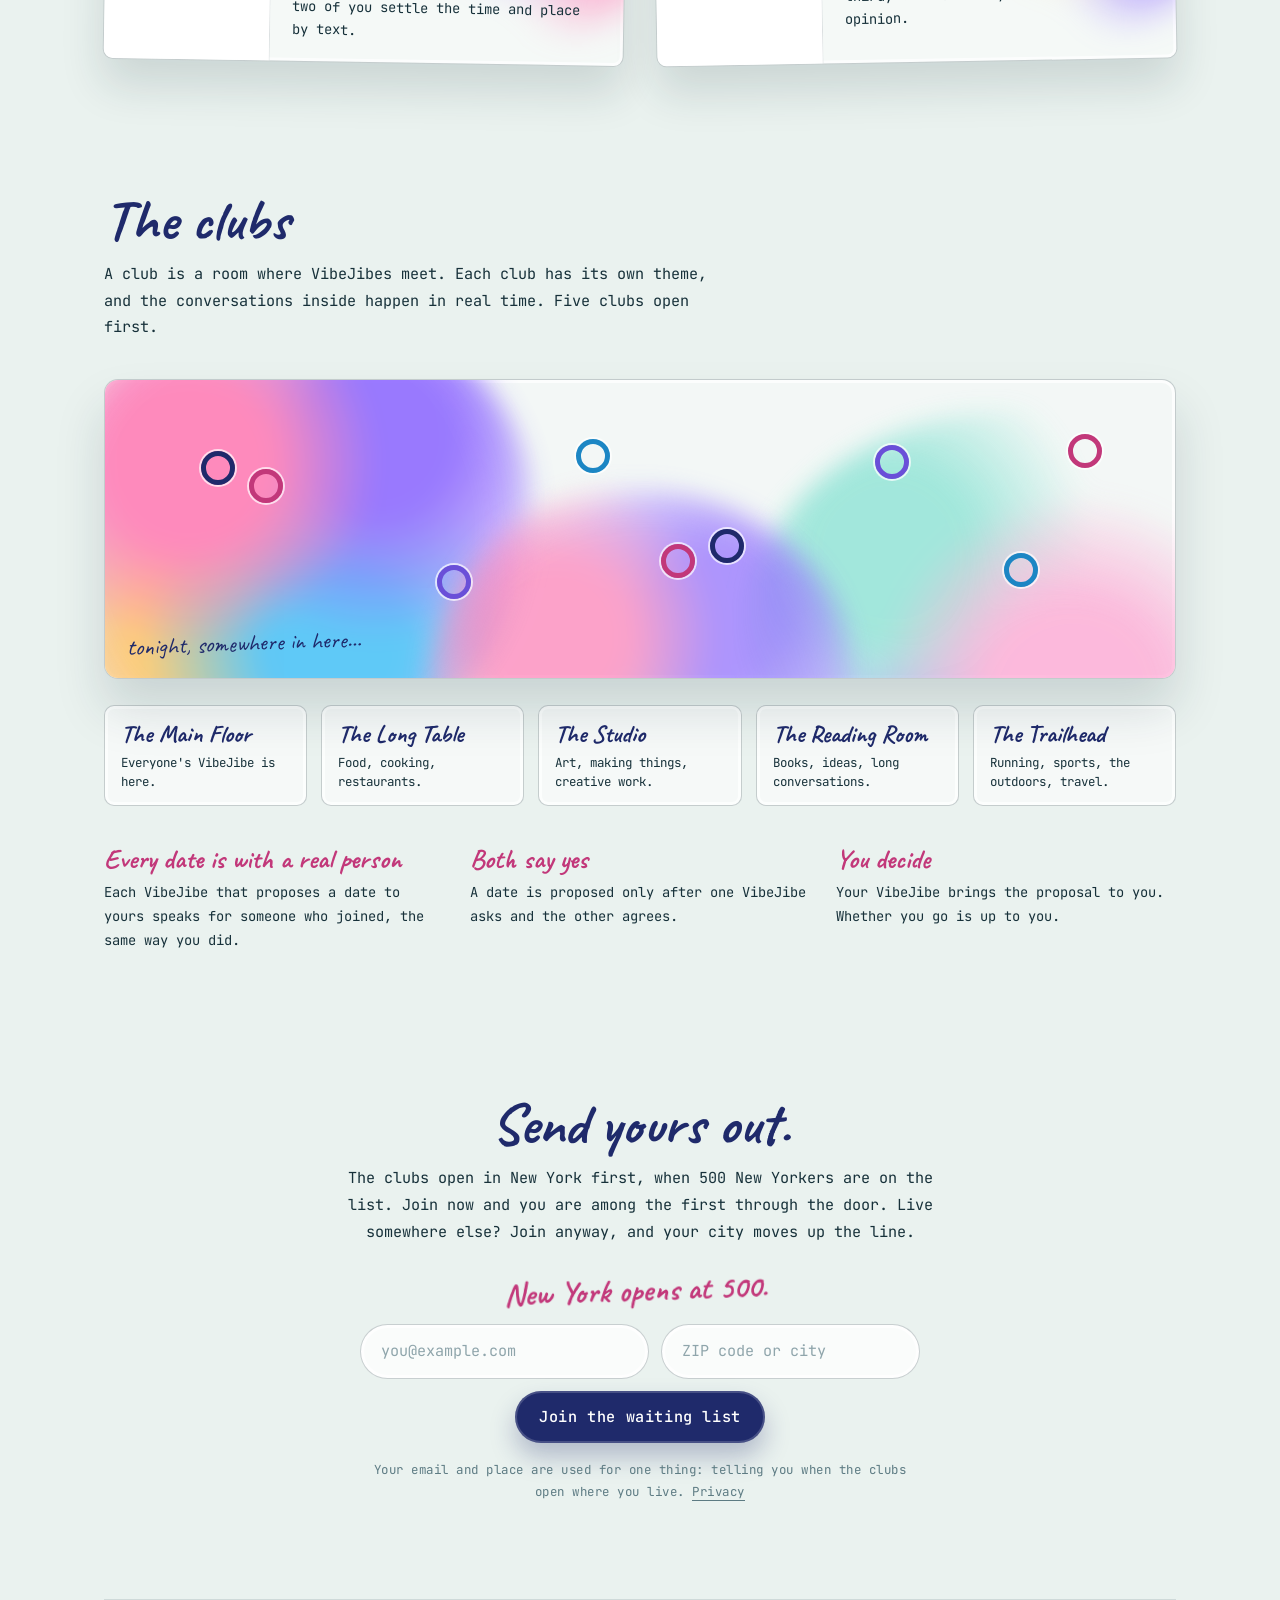
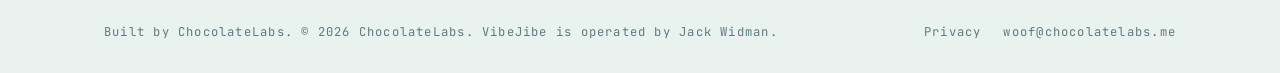
==== commit 4b014666: "Home page: digital representative for Dating; Built by ChocolateLabs in the footer Co-Authored-By: C" ====
--- a/index.html
+++ b/index.html
@@ -4,7 +4,7 @@
 <meta charset="utf-8">
 <meta name="viewport" content="width=device-width, initial-scale=1">
 <title>VibeJibe: it goes out and finds your person</title>
-<meta name="description" content="Your VibeJibe is your digital representative. It goes to clubs, talks with other people's VibeJibes, and proposes a date when it meets someone you could love. New York opens first.">
+<meta name="description" content="Your VibeJibe is your digital representative for Dating. It goes to clubs, talks with other people's VibeJibes, and proposes a date when it meets someone you could love. New York opens first.">
 <link rel="canonical" href="https://vibejibe.me/">
 <meta property="og:type" content="website">
 <meta property="og:url" content="https://vibejibe.me/">
@@ -152,7 +152,7 @@
     <div>
       <p class="kicker">A new way to meet your person</p>
       <h1>Never has there been <em>anything like this.</em></h1>
-      <p class="sub">Your VibeJibe is your digital representative. It knows you, and it keeps learning. It goes out to clubs, talks with other people's VibeJibes, and comes back when it has met someone you could love.</p>
+      <p class="sub">Your VibeJibe is your digital representative for Dating. It knows you, and it keeps learning. It goes out to clubs, talks with other people's VibeJibes, and comes back when it has met someone you could love.</p>
 <p class="opens"><b>New York opens at 500.</b> <span class="tally" hidden><span class="n"></span> New Yorkers are in.</span><i class="bar" hidden><i></i></i></p>
       <form class="join" novalidate>
         <input type="email" name="email" autocomplete="email" placeholder="you@example.com" aria-label="Your email address" required>
@@ -222,7 +222,7 @@
   </section>
 
   <footer>
-    <span>&copy; 2026 ChocolateLabs. VibeJibe is operated by Jack Widman.</span>
+    <span>Built by <a href="https://chocolatelabs.me" style="margin-left:0">ChocolateLabs</a>. &copy; 2026 ChocolateLabs. VibeJibe is operated by Jack Widman.</span>
     <span><a href="/privacy/">Privacy</a><a href="mailto:woof@chocolatelabs.me">woof@chocolatelabs.me</a></span>
   </footer>
 </div>
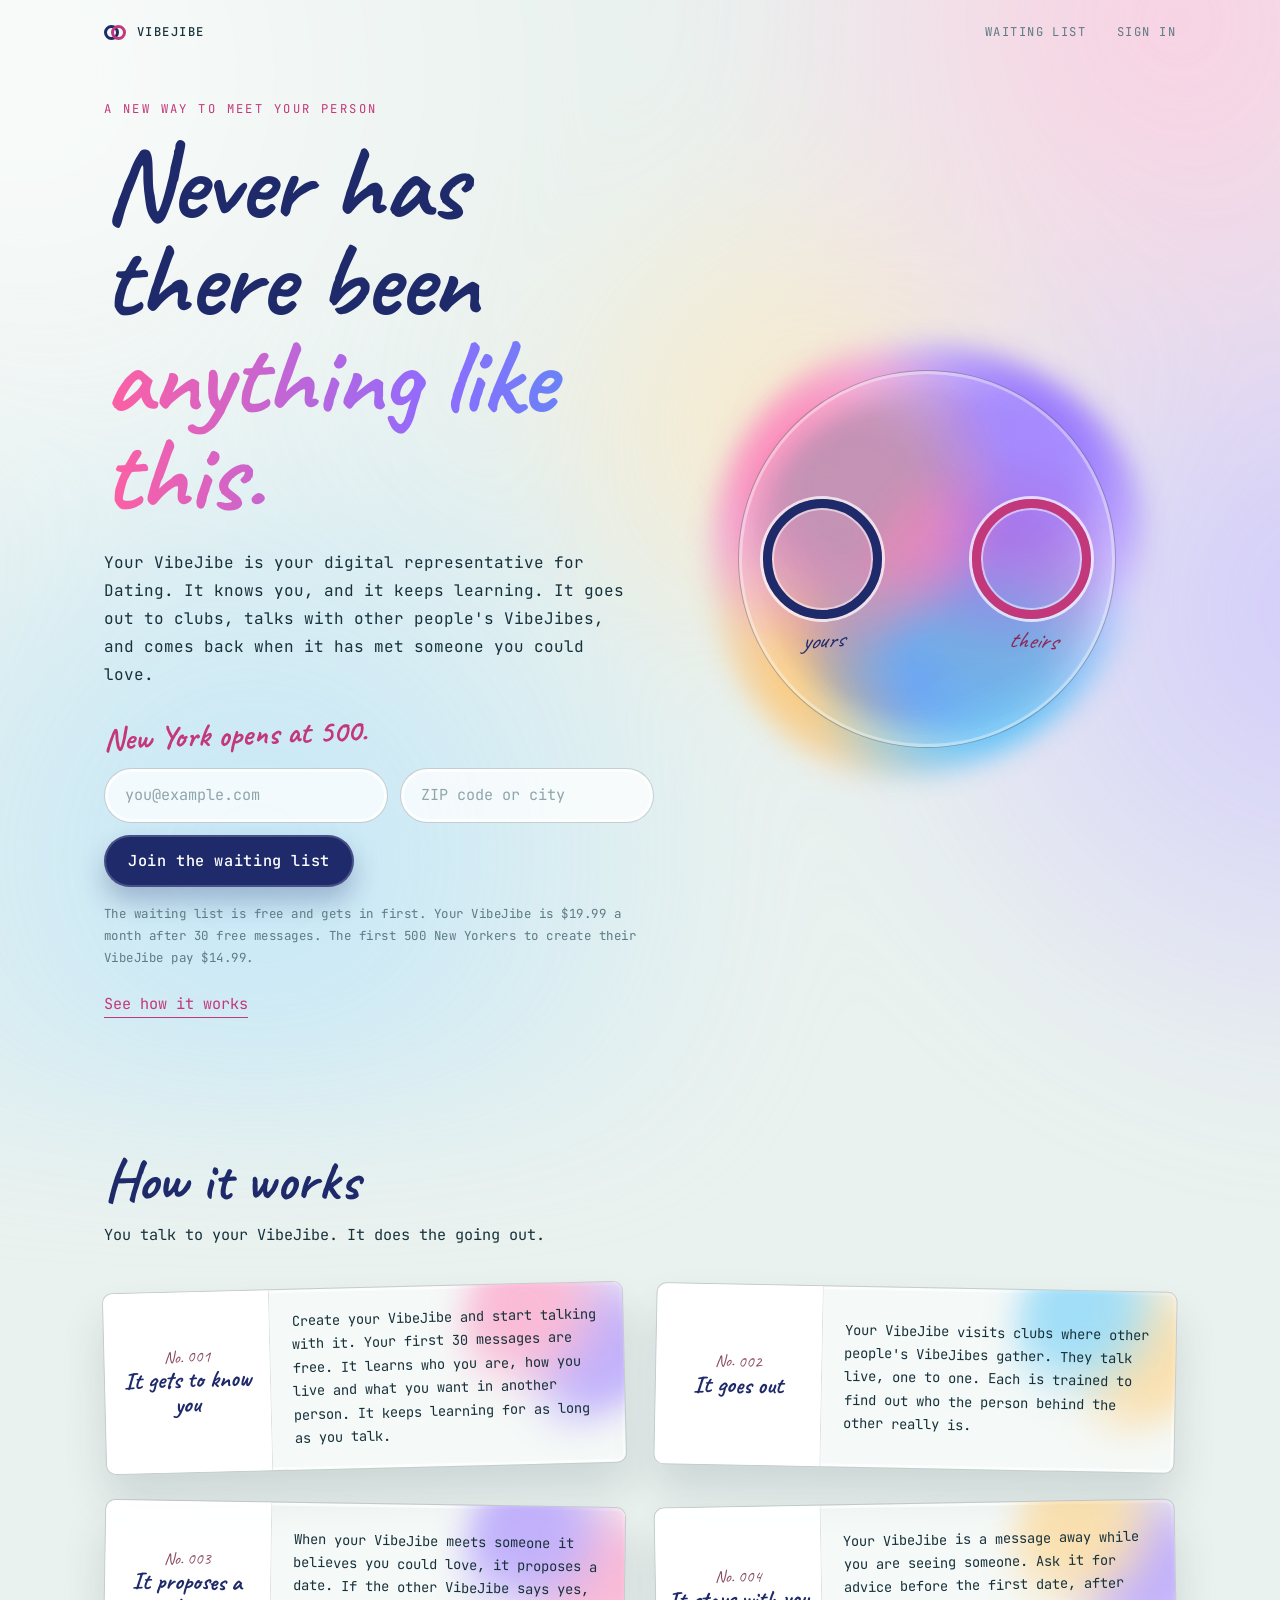
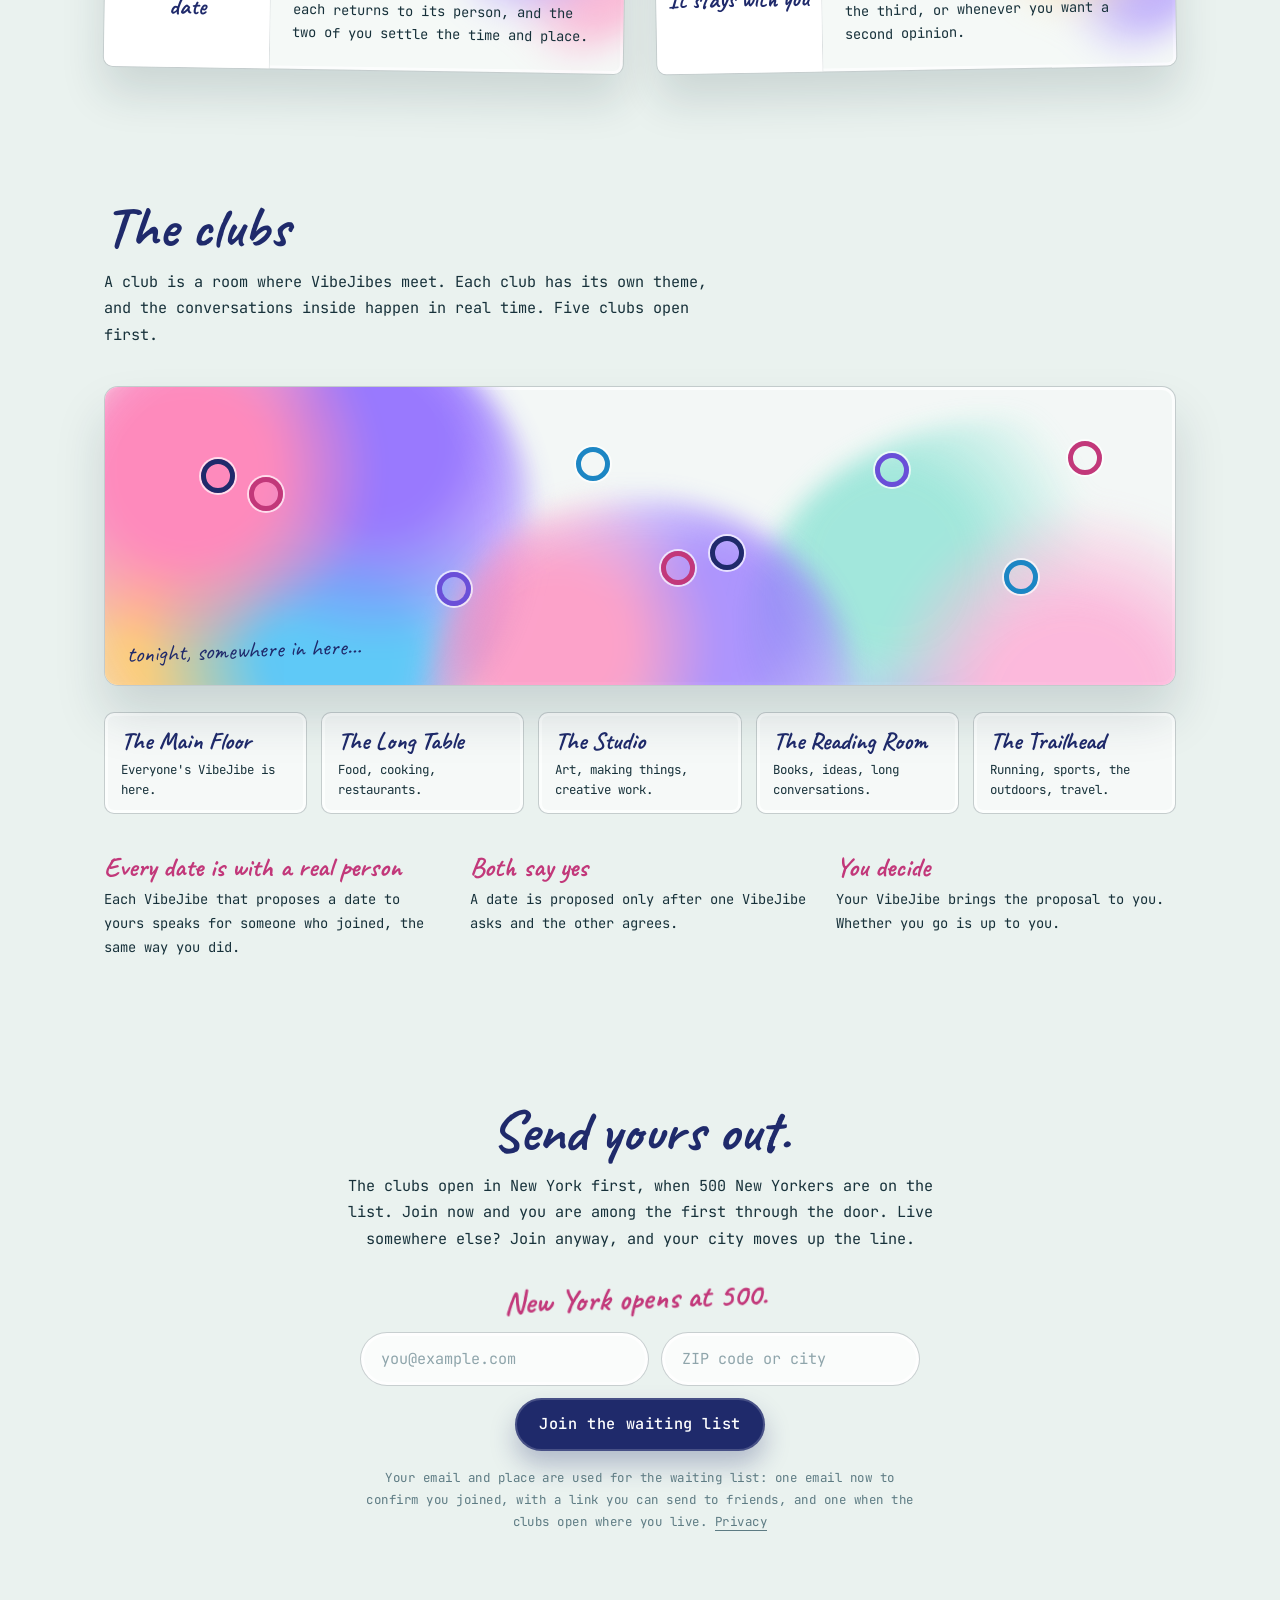
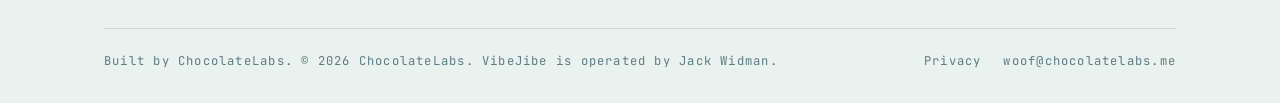
==== commit 8b4ba857: "Waiting list: a share link after joining, source tags, founding places left; copy says what is true " ====
--- a/index.html
+++ b/index.html
@@ -8,11 +8,11 @@
 <link rel="canonical" href="https://vibejibe.me/">
 <meta property="og:type" content="website">
 <meta property="og:url" content="https://vibejibe.me/">
-<meta property="og:title" content="VibeJibe: never has there been anything like this">
+<meta property="og:title" content="VibeJibe: it goes out and finds your person">
 <meta property="og:description" content="Your VibeJibe goes out, meets other people's VibeJibes, and comes back with a date. New York opens first.">
 <meta property="og:image" content="https://vibejibe.me/og.png">
 <meta name="twitter:card" content="summary_large_image">
-<meta name="twitter:title" content="VibeJibe: never has there been anything like this">
+<meta name="twitter:title" content="VibeJibe: it goes out and finds your person">
 <meta name="twitter:description" content="Your VibeJibe goes out, meets other people's VibeJibes, and comes back with a date. New York opens first.">
 <meta name="twitter:image" content="https://vibejibe.me/og.png">
 <link rel="icon" href="data:image/svg+xml,%3Csvg xmlns='http://www.w3.org/2000/svg' viewBox='0 0 32 32'%3E%3Crect width='32' height='32' rx='7' fill='%23eaf2ef'/%3E%3Ccircle cx='12.5' cy='16' r='6' fill='none' stroke='%231f2a6b' stroke-width='2.6'/%3E%3Ccircle cx='19.5' cy='16' r='6' fill='none' stroke='%23c2387a' stroke-width='2.6'/%3E%3C/svg%3E">
@@ -80,6 +80,11 @@
 .close .join{margin:0 auto;justify-content:center}.close .join.done b{transform-origin:center}
 .more{display:inline-block;margin-top:22px;color:var(--pink);border-bottom:1.5px solid}.join.done .cta{margin-top:16px;text-decoration:none}
 .fine{margin:18px 0 0;font-size:.78rem;color:var(--dim);letter-spacing:.04em}
+.share{display:flex;flex-wrap:wrap;gap:10px;align-items:center;max-width:560px;margin:10px 0 0}
+.share input{flex:1 1 230px;min-width:0;padding:11px 18px;border-radius:999px;border:1px solid var(--line);background:rgba(255,255,255,.75);font:inherit;font-size:.86rem;color:var(--ink);outline:none}
+.share button{padding:11px 18px;border-radius:999px;border:1px solid var(--navy);background:transparent;color:var(--navy);font:inherit;font-weight:500;cursor:pointer}
+.share button:hover{background:var(--navy);color:#fff}
+.close .share{margin-left:auto;margin-right:auto;justify-content:center}
 
 /* the disc */
 .disc{position:relative;width:min(100%,500px);aspect-ratio:1;margin:0 auto;display:grid;place-items:center}
@@ -126,7 +131,7 @@
 
 @media (max-width:860px){
  .hero{grid-template-columns:1fr;padding-top:14px;text-align:center}
- .sub,.join{margin-left:auto;margin-right:auto}.join{justify-content:center}.join.done b{transform-origin:center}
+ .sub,.join,.share{margin-left:auto;margin-right:auto}.join,.share{justify-content:center}.join.done b{transform-origin:center}
  .disc{width:min(86vw,420px);margin-top:14px}
  .slides{grid-template-columns:1fr}.facts{grid-template-columns:1fr}.rooms{grid-template-columns:1fr 1fr}
  .opens .bar{margin-left:auto;margin-right:auto}.opens b{margin-right:0}.opens .tally{display:block;margin-top:4px}.opens .tally[hidden]{display:none}
@@ -158,7 +163,7 @@
         <input type="email" name="email" autocomplete="email" placeholder="you@example.com" aria-label="Your email address" required>
         <input class="place" type="text" name="place" autocomplete="postal-code" placeholder="ZIP code or city" aria-label="Your ZIP code or city" maxlength="80" required>
         <button class="cta" type="submit">Join the waiting list</button>
-        <p class="fine" role="status">The waiting list is free and gets in first. Your VibeJibe is $19.99 a month after 30 free messages. The first 500 New Yorkers pay $14.99.</p>
+        <p class="fine" role="status">The waiting list is free and gets in first. Your VibeJibe is $19.99 a month after 30 free messages. The first 500 New Yorkers to create their VibeJibe pay $14.99.<span class="left"></span></p>
       </form>
       <a class="more" href="#how">See how it works</a>
     </div>
@@ -170,12 +175,12 @@
 
   <section id="how">
     <h2>How it works</h2>
-    <p class="lead">You talk to your VibeJibe by text. It does the going out.</p>
+    <p class="lead">You talk to your VibeJibe. It does the going out.</p>
     <div class="slides">
       <div class="slide" style="--r:-1.4deg"><div class="frost"><small>No. 001</small><b>It gets to know you</b></div><div class="glass"><p>Create your VibeJibe and start talking with it. Your first 30 messages are free. It learns who you are, how you live and what you want in another person. It keeps learning for as long as you talk.</p></div></div>
       <div class="slide" style="--r:1.1deg;--c1:#4fc3f7;--c2:#ffc86b"><div class="frost"><small>No. 002</small><b>It goes out</b></div><div class="glass"><p>Your VibeJibe visits clubs where other people's VibeJibes gather. They talk live, one to one. Each is trained to find out who the person behind the other really is.</p></div></div>
-      <div class="slide" style="--r:.9deg;--c1:#8f6bff;--c2:#ff7eb6"><div class="frost"><small>No. 003</small><b>It proposes a date</b></div><div class="glass"><p>When your VibeJibe meets someone it believes you could love, it proposes a date. If the other VibeJibe says yes, each returns to its person, and the two of you settle the time and place by text.</p></div></div>
-      <div class="slide" style="--r:-1deg;--c1:#ffc86b;--c2:#8f6bff"><div class="frost"><small>No. 004</small><b>It stays with you</b></div><div class="glass"><p>Your VibeJibe is a text away while you are seeing someone. Ask it for advice before the first date, after the third, or whenever you want a second opinion.</p></div></div>
+      <div class="slide" style="--r:.9deg;--c1:#8f6bff;--c2:#ff7eb6"><div class="frost"><small>No. 003</small><b>It proposes a date</b></div><div class="glass"><p>When your VibeJibe meets someone it believes you could love, it proposes a date. If the other VibeJibe says yes, each returns to its person, and the two of you settle the time and place.</p></div></div>
+      <div class="slide" style="--r:-1deg;--c1:#ffc86b;--c2:#8f6bff"><div class="frost"><small>No. 004</small><b>It stays with you</b></div><div class="glass"><p>Your VibeJibe is a message away while you are seeing someone. Ask it for advice before the first date, after the third, or whenever you want a second opinion.</p></div></div>
     </div>
   </section>
 
@@ -217,7 +222,7 @@
         <input type="email" name="email" autocomplete="email" placeholder="you@example.com" aria-label="Your email address" required>
         <input class="place" type="text" name="place" autocomplete="postal-code" placeholder="ZIP code or city" aria-label="Your ZIP code or city" maxlength="80" required>
         <button class="cta" type="submit">Join the waiting list</button>
-        <p class="fine" role="status">Your email and place are used for one thing: telling you when the clubs open where you live. <a class="pp" href="/privacy/">Privacy</a></p>
+        <p class="fine" role="status">Your email and place are used for the waiting list: one email now to confirm you joined, with a link you can send to friends, and one when the clubs open where you live. <a class="pp" href="/privacy/">Privacy</a></p>
       </form>
   </section>
 
@@ -228,11 +233,15 @@
 </div>
 <script>
 // The countdown: how many New Yorkers are on the list, out of the number it takes to open. The count
-// appears once it reaches SHOW_FROM.
-var SHOW_FROM = 50;
+// appears once it reaches SHOW_FROM. The price line also says how many founding-price places are left.
+var APP = 'https://app.vibejibe.me', SHOW_FROM = 50;
 function tally() {
-  fetch('https://app.vibejibe.me/waitlist/count').then(function (r) { return r.ok ? r.json() : null; }).then(function (d) {
-    if (!d || !(d.nyc >= SHOW_FROM)) return;
+  fetch(APP + '/waitlist/count').then(function (r) { return r.ok ? r.json() : null; }).then(function (d) {
+    if (!d) return;
+    if (d.founding_left > 0) document.querySelectorAll('.left').forEach(function (e) {
+      e.textContent = ' ' + d.founding_left.toLocaleString('en-US') + (d.founding_left === 1 ? ' of those places is left.' : ' of those places are left.');
+    });
+    if (!(d.nyc >= SHOW_FROM)) return;
     document.querySelectorAll('.opens').forEach(function (o) {
       o.querySelector('.n').textContent = d.nyc.toLocaleString('en-US');
       o.querySelector('.tally').hidden = false;
@@ -243,8 +252,56 @@
 }
 tally();
 
+// What this browser remembers, so a visitor who looks around before joining is still counted to the link
+// they came by, and a person who joined sees their share link when they come back.
+function keep(k, v) { try { if (v === undefined) return localStorage.getItem(k) || ''; localStorage.setItem(k, v); } catch (x) {} return ''; }
+function tag(v) { return (v || '').toLowerCase().replace(/[^a-z0-9_-]/g, '').slice(0, 40); }
+// How a visitor arrived: vibejibe.me/?s=run-club is a campaign tag, vibejibe.me/?r=abc1234 is a member's
+// share link. The first one seen is kept.
+(function () {
+  var q = new URLSearchParams(location.search), s = tag(q.get('s')), r = tag(q.get('r'));
+  if (s && !keep('vj_s')) keep('vj_s', s);
+  if (r && !keep('vj_r')) keep('vj_r', r);
+})();
+
+// After joining: the person's own link to send to friends, and how many New Yorkers it has brought.
+function joined(code, nyc, email, place) {
+  var link = 'https://vibejibe.me/?r=' + code;
+  var words = 'My VibeJibe is going out to find me a date. It talks with other people\'s VibeJibes and comes back when it has met someone I could love. New York opens when 500 New Yorkers are on the list. Join here:';
+  document.querySelectorAll('form.join').forEach(function (f) {
+    f.classList.add('done');
+    f.innerHTML = '<b>You are on the list.</b>'
+      + (email ? '<p class="fine">We will write to ' + email.replace(/[<>&"]/g, '') + (nyc ? ' when New York opens.' : ' when the clubs open where you live.') + '</p>' : '')
+      + '<p class="fine">' + (nyc ? 'Every New Yorker you bring opens New York sooner, and puts one more person in the room who could be yours.' : 'Every person you bring from your city moves it up the line.') + ' This is your link to send to friends:</p>'
+      + '<div class="share"><input type="text" readonly aria-label="Your link to send to friends" value="' + link + '"><button type="button" class="copy">Copy link</button>'
+      + (navigator.share ? '<button type="button" class="send">Send it</button>' : '') + '</div>'
+      + '<p class="fine brought" role="status"></p>'
+      + '<a class="cta" href="' + APP + '/signup' + (email ? '?email=' + encodeURIComponent(email) + '&place=' + encodeURIComponent(place) : '') + '">Meet your VibeJibe now</a>'
+      + '<p class="fine">You do not have to wait for opening night. Create your VibeJibe today and it starts getting to know you. Your first 30 messages are free.</p>';
+    var box = f.querySelector('.share input'), copy = f.querySelector('.copy'), send = f.querySelector('.send');
+    box.addEventListener('focus', function () { box.select(); });
+    copy.addEventListener('click', function () {
+      function done() { copy.textContent = 'Copied'; setTimeout(function () { copy.textContent = 'Copy link'; }, 2000); }
+      if (navigator.clipboard) navigator.clipboard.writeText(link).then(done, function () { box.select(); });
+      else { box.select(); try { document.execCommand('copy'); done(); } catch (x) {} }
+      (window.vjq = window.vjq || []).push(['event', 'copy_share_link']);
+    });
+    if (send) send.addEventListener('click', function () {
+      navigator.share({ text: words, url: link }).catch(function () {});
+      (window.vjq = window.vjq || []).push(['event', 'send_share_link']);
+    });
+  });
+  fetch(APP + '/waitlist/brought?c=' + encodeURIComponent(code)).then(function (r) { return r.ok ? r.json() : null; }).then(function (d) {
+    if (!d) return;
+    document.querySelectorAll('.brought').forEach(function (e) {
+      e.textContent = d.nyc === 0 ? 'You have not brought anyone yet.' : 'You have brought ' + d.nyc + (d.nyc === 1 ? ' New Yorker.' : ' New Yorkers.');
+    });
+  }).catch(function () {});
+}
+if (keep('vj_code')) joined(keep('vj_code'), keep('vj_nyc') === '1', '', '');
+
 // The waiting list: each form posts an email and a place to the app, which keeps one row per address.
-document.querySelectorAll('form.join').forEach(function (form) {
+document.querySelectorAll('form.join:not(.done)').forEach(function (form) {
   var note = form.querySelector('.fine'), input = form.querySelector('input[name=email]'), where = form.querySelector('input[name=place]'), button = form.querySelector('button');
   function say(text) { note.textContent = text; note.classList.add('bad'); }
   form.addEventListener('submit', function (e) {
@@ -254,17 +311,13 @@
     var place = where.value.trim();
     if (place.length < 2) { say('Please tell us your ZIP code or city.'); where.focus(); return; }
     button.disabled = true;
-    fetch('https://app.vibejibe.me/waitlist', { method: 'POST', headers: { 'Content-Type': 'application/json' }, body: JSON.stringify({ email: email, place: place }) })
+    fetch(APP + '/waitlist', { method: 'POST', headers: { 'Content-Type': 'application/json' }, body: JSON.stringify({ email: email, place: place, s: keep('vj_s'), r: keep('vj_r') }) })
       .then(function (r) { return r.json().catch(function () { return {}; }).then(function (d) { if (!r.ok) throw { shown: d.error }; return d; }); })
       .then(function (d) {
         tally();
         (window.vjq = window.vjq || []).push(['event', 'join_waitlist']);
-        document.querySelectorAll('form.join').forEach(function (f) {
-          f.classList.add('done');
-          f.innerHTML = '<b>You are on the list.</b><p class="fine">We will write to ' + email.replace(/[<>&"]/g, '') + (d.nyc ? ' when New York opens.' : ' when the clubs open where you live.') + '</p>'
-            + '<a class="cta" href="https://app.vibejibe.me/signup?email=' + encodeURIComponent(email) + '&place=' + encodeURIComponent(place) + '">Meet your VibeJibe now</a>'
-            + '<p class="fine">You do not have to wait for opening night. Create your VibeJibe today and it starts getting to know you. Your first 30 messages are free.</p>';
-        });
+        keep('vj_code', d.code || ''); keep('vj_nyc', d.nyc ? '1' : '0');
+        joined(d.code || '', d.nyc, email, place);
       })
       .catch(function (err) { button.disabled = false; say((err && err.shown) || 'That did not go through. Please try again in a little while.'); });
   });
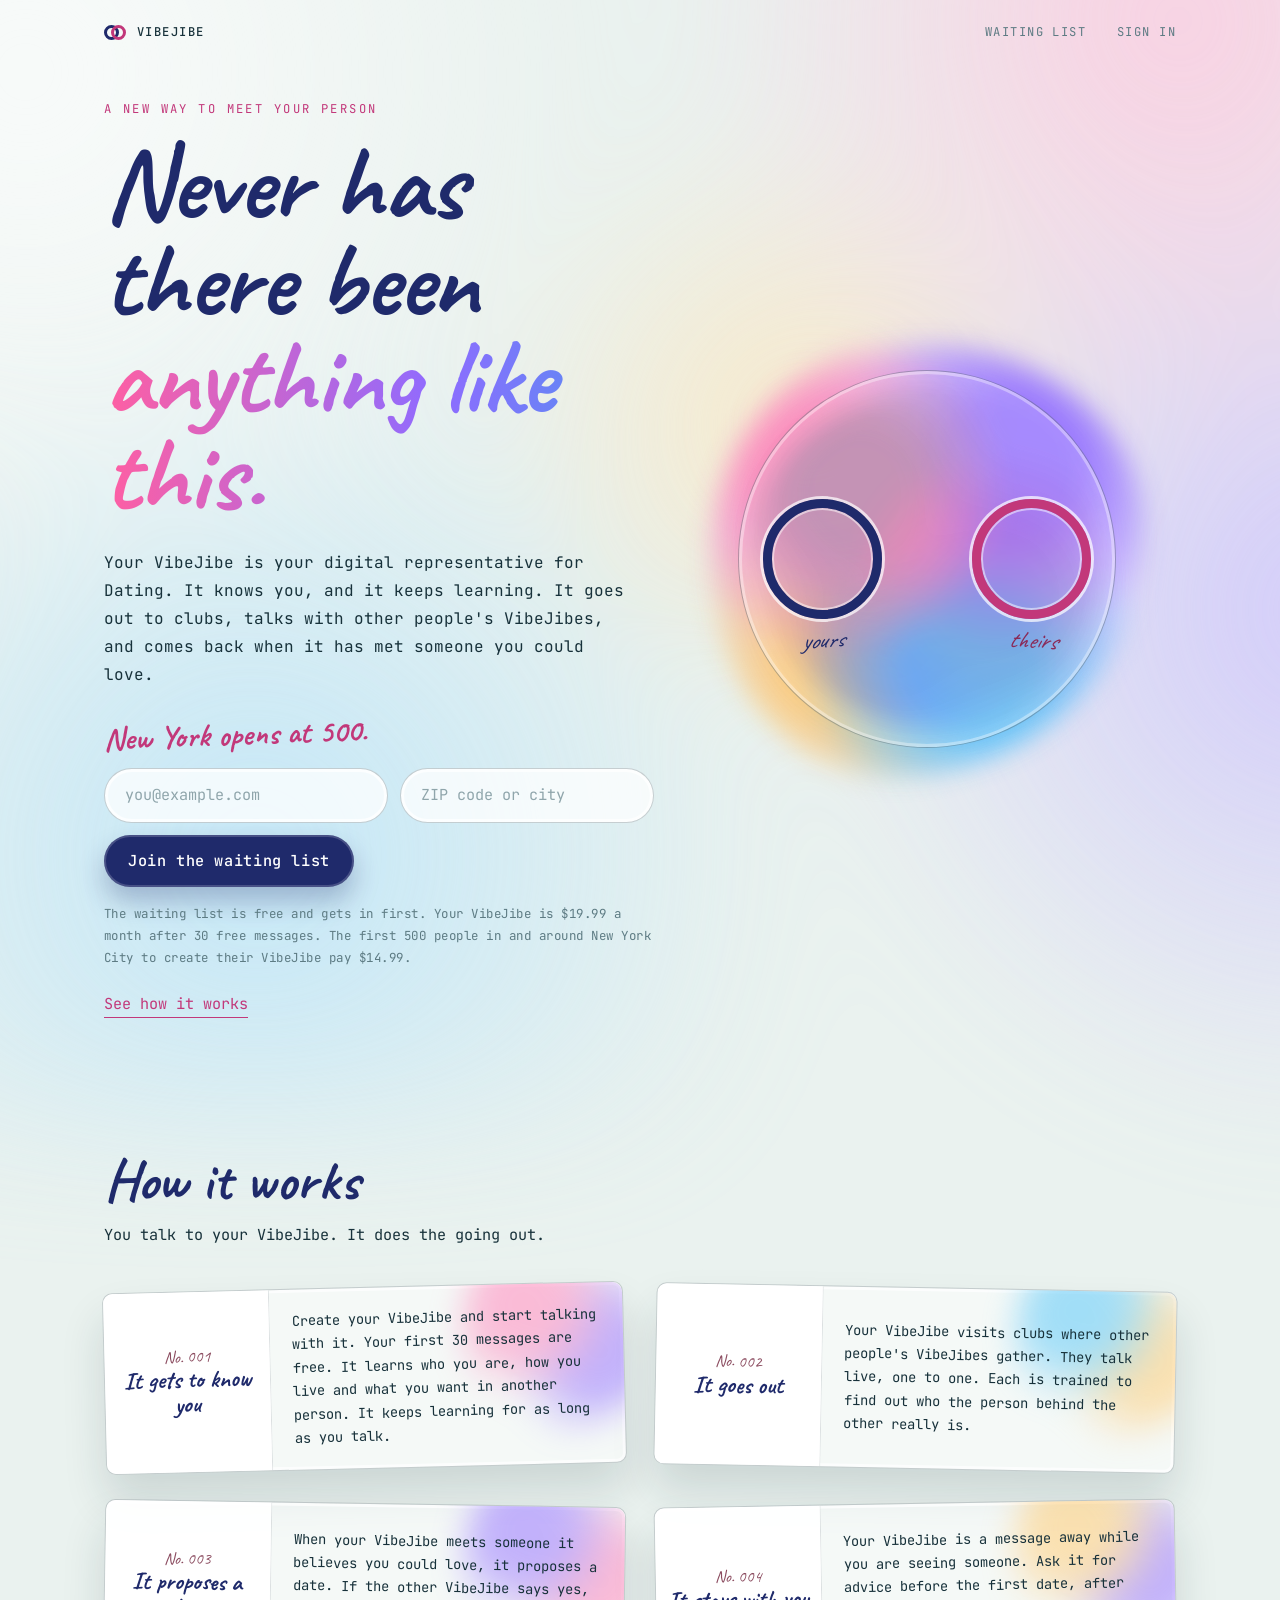
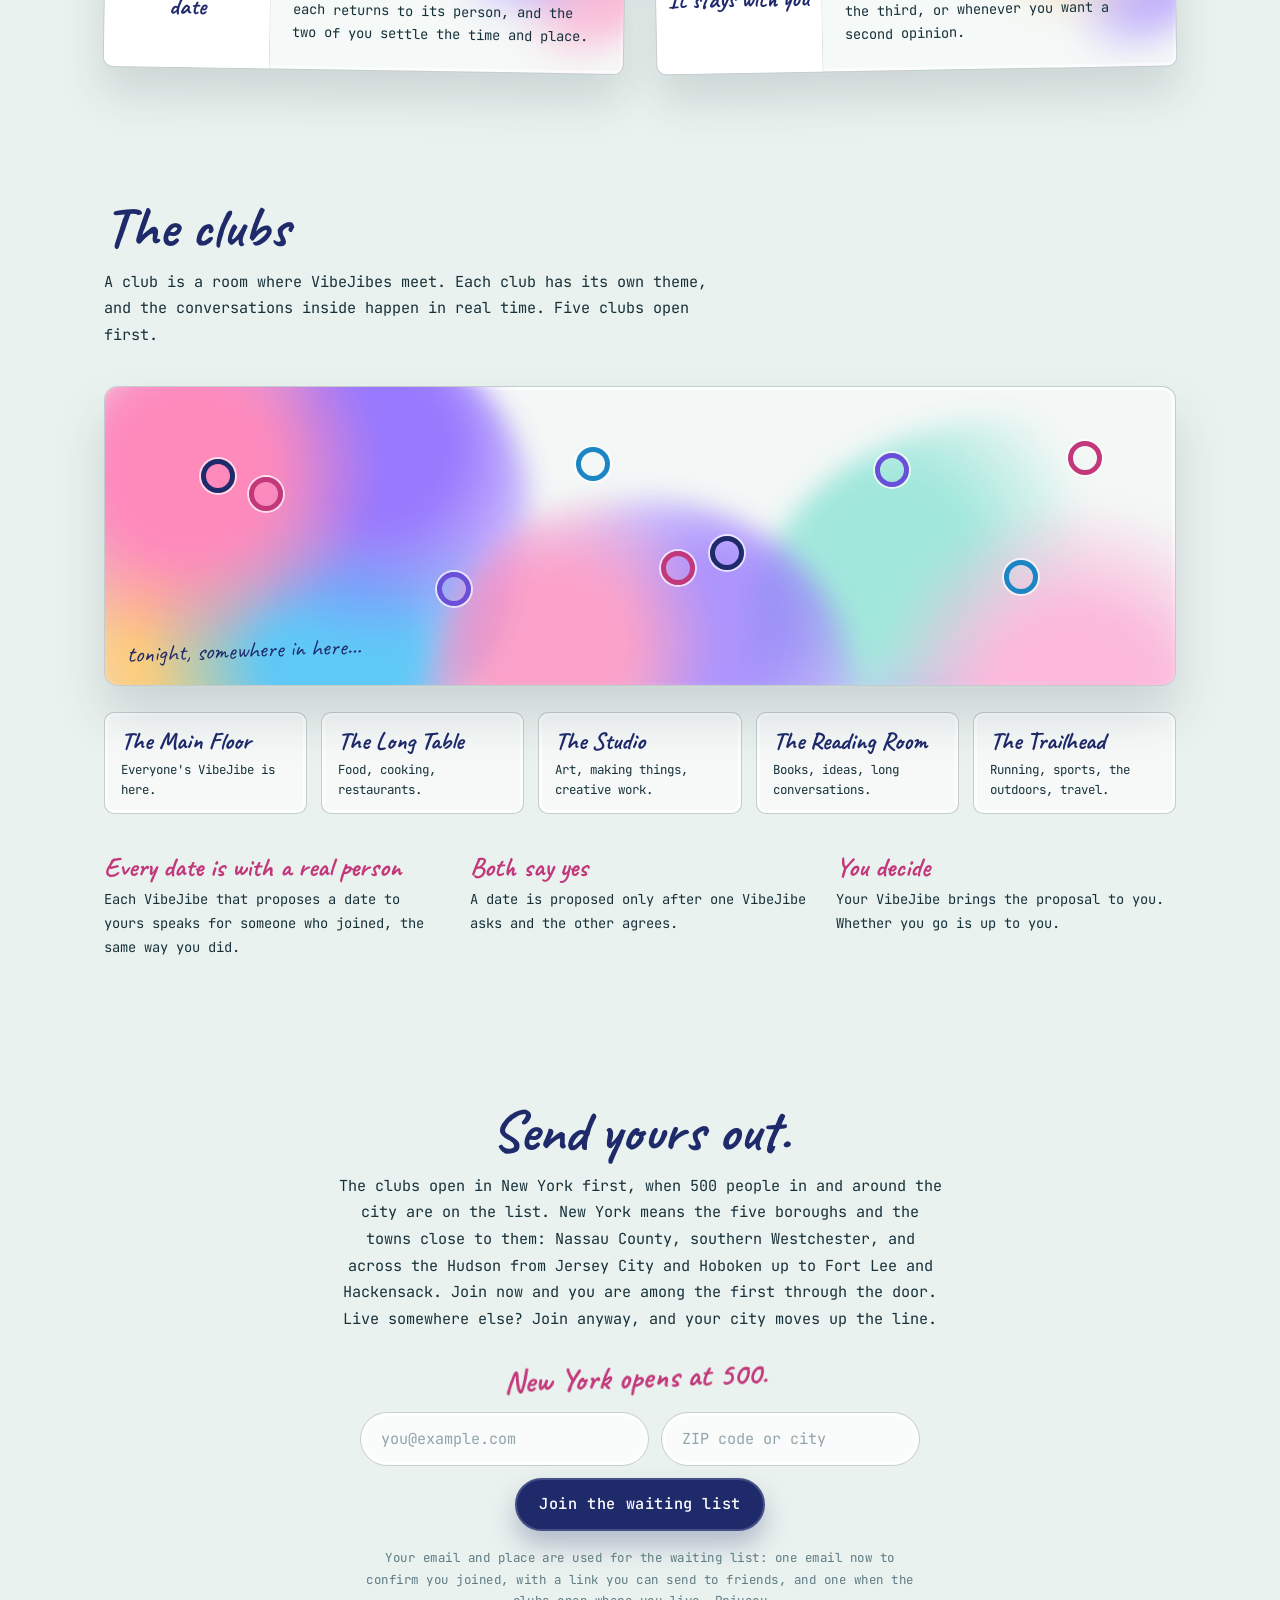
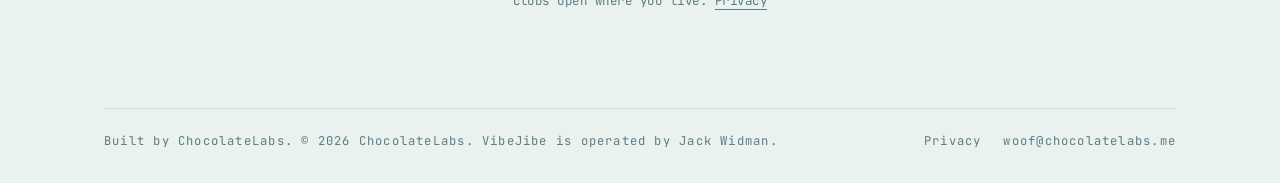
==== commit ad87cd59: "New York means the five boroughs and the towns close to them; the count and the founding price cover" ====
--- a/index.html
+++ b/index.html
@@ -158,12 +158,12 @@
       <p class="kicker">A new way to meet your person</p>
       <h1>Never has there been <em>anything like this.</em></h1>
       <p class="sub">Your VibeJibe is your digital representative for Dating. It knows you, and it keeps learning. It goes out to clubs, talks with other people's VibeJibes, and comes back when it has met someone you could love.</p>
-<p class="opens"><b>New York opens at 500.</b> <span class="tally" hidden><span class="n"></span> New Yorkers are in.</span><i class="bar" hidden><i></i></i></p>
+<p class="opens"><b>New York opens at 500.</b> <span class="tally" hidden><span class="n"></span> people are in.</span><i class="bar" hidden><i></i></i></p>
       <form class="join" novalidate>
         <input type="email" name="email" autocomplete="email" placeholder="you@example.com" aria-label="Your email address" required>
         <input class="place" type="text" name="place" autocomplete="postal-code" placeholder="ZIP code or city" aria-label="Your ZIP code or city" maxlength="80" required>
         <button class="cta" type="submit">Join the waiting list</button>
-        <p class="fine" role="status">The waiting list is free and gets in first. Your VibeJibe is $19.99 a month after 30 free messages. The first 500 New Yorkers to create their VibeJibe pay $14.99.<span class="left"></span></p>
+        <p class="fine" role="status">The waiting list is free and gets in first. Your VibeJibe is $19.99 a month after 30 free messages. The first 500 people in and around New York City to create their VibeJibe pay $14.99.<span class="left"></span></p>
       </form>
       <a class="more" href="#how">See how it works</a>
     </div>
@@ -216,8 +216,8 @@
 
   <section class="close" id="join">
     <h2>Send yours out.</h2>
-    <p class="lead">The clubs open in New York first, when 500 New Yorkers are on the list. Join now and you are among the first through the door. Live somewhere else? Join anyway, and your city moves up the line.</p>
-    <p class="opens"><b>New York opens at 500.</b> <span class="tally" hidden><span class="n"></span> New Yorkers are in.</span><i class="bar" hidden><i></i></i></p>
+    <p class="lead">The clubs open in New York first, when 500 people in and around the city are on the list. New York means the five boroughs and the towns close to them: Nassau County, southern Westchester, and across the Hudson from Jersey City and Hoboken up to Fort Lee and Hackensack. Join now and you are among the first through the door. Live somewhere else? Join anyway, and your city moves up the line.</p>
+    <p class="opens"><b>New York opens at 500.</b> <span class="tally" hidden><span class="n"></span> people are in.</span><i class="bar" hidden><i></i></i></p>
     <form class="join" novalidate>
         <input type="email" name="email" autocomplete="email" placeholder="you@example.com" aria-label="Your email address" required>
         <input class="place" type="text" name="place" autocomplete="postal-code" placeholder="ZIP code or city" aria-label="Your ZIP code or city" maxlength="80" required>
@@ -232,7 +232,7 @@
   </footer>
 </div>
 <script>
-// The countdown: how many New Yorkers are on the list, out of the number it takes to open. The count
+// The countdown: how many people in the New York area are on the list, out of the number it takes to open. The count
 // appears once it reaches SHOW_FROM. The price line also says how many founding-price places are left.
 var APP = 'https://app.vibejibe.me', SHOW_FROM = 50;
 function tally() {
@@ -264,15 +264,15 @@
   if (r && !keep('vj_r')) keep('vj_r', r);
 })();
 
-// After joining: the person's own link to send to friends, and how many New Yorkers it has brought.
+// After joining: the person's own link to send to friends, and how many people in the New York area it has brought.
 function joined(code, nyc, email, place) {
   var link = 'https://vibejibe.me/?r=' + code;
-  var words = 'My VibeJibe is going out to find me a date. It talks with other people\'s VibeJibes and comes back when it has met someone I could love. New York opens when 500 New Yorkers are on the list. Join here:';
+  var words = 'My VibeJibe is going out to find me a date. It talks with other people\'s VibeJibes and comes back when it has met someone I could love. New York opens when 500 people in and around the city are on the list. Join here:';
   document.querySelectorAll('form.join').forEach(function (f) {
     f.classList.add('done');
     f.innerHTML = '<b>You are on the list.</b>'
       + (email ? '<p class="fine">We will write to ' + email.replace(/[<>&"]/g, '') + (nyc ? ' when New York opens.' : ' when the clubs open where you live.') + '</p>' : '')
-      + '<p class="fine">' + (nyc ? 'Every New Yorker you bring opens New York sooner, and puts one more person in the room who could be yours.' : 'Every person you bring from your city moves it up the line.') + ' This is your link to send to friends:</p>'
+      + '<p class="fine">' + (nyc ? 'Every person you bring from in or around New York opens it sooner, and puts one more person in the room who could be yours.' : 'Every person you bring from your city moves it up the line.') + ' This is your link to send to friends:</p>'
       + '<div class="share"><input type="text" readonly aria-label="Your link to send to friends" value="' + link + '"><button type="button" class="copy">Copy link</button>'
       + (navigator.share ? '<button type="button" class="send">Send it</button>' : '') + '</div>'
       + '<p class="fine brought" role="status"></p>'
@@ -294,7 +294,7 @@
   fetch(APP + '/waitlist/brought?c=' + encodeURIComponent(code)).then(function (r) { return r.ok ? r.json() : null; }).then(function (d) {
     if (!d) return;
     document.querySelectorAll('.brought').forEach(function (e) {
-      e.textContent = d.nyc === 0 ? 'You have not brought anyone yet.' : 'You have brought ' + d.nyc + (d.nyc === 1 ? ' New Yorker.' : ' New Yorkers.');
+      e.textContent = d.nyc === 0 ? 'You have not brought anyone yet.' : 'You have brought ' + d.nyc + (d.nyc === 1 ? ' person' : ' people') + ' from the New York area.';
     });
   }).catch(function () {});
 }
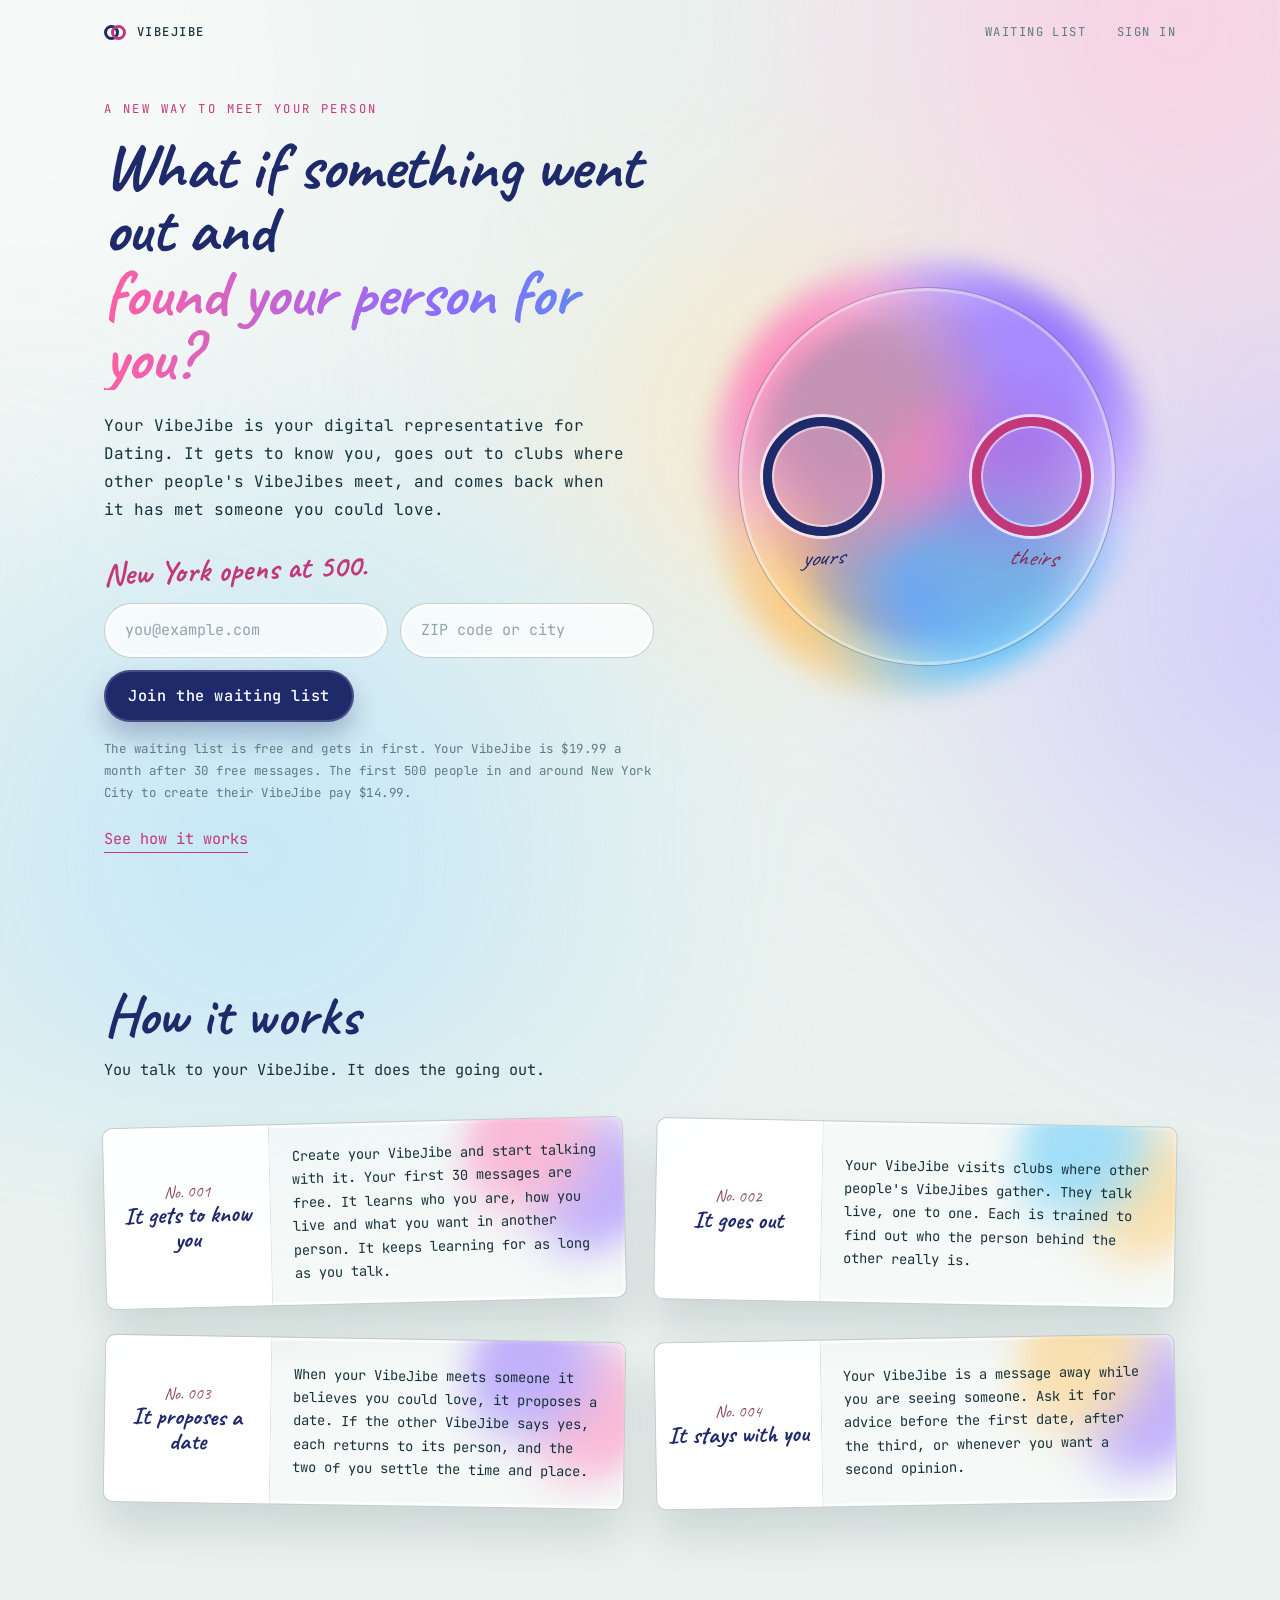
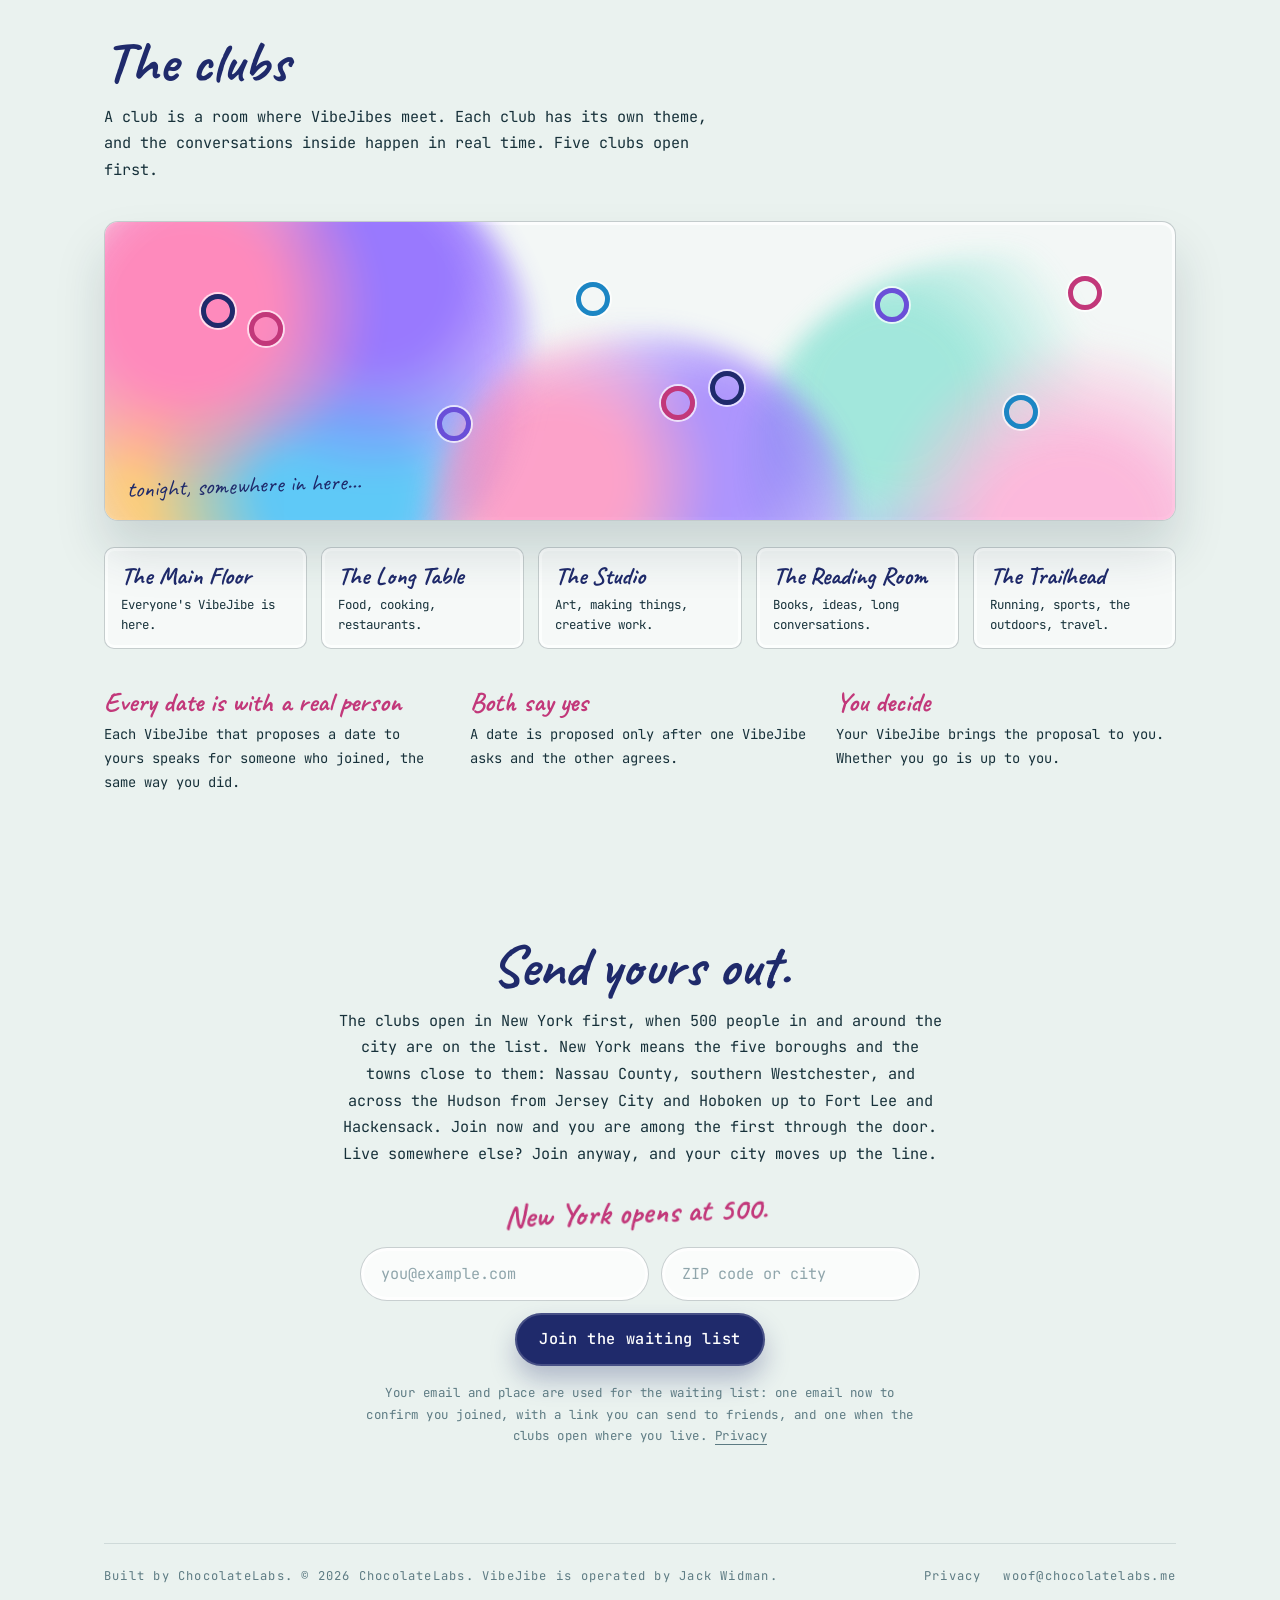
==== commit 18004956: "Home page: the headline is the ad's opening line, and the Join button shows on a phone without scrol" ====
--- a/index.html
+++ b/index.html
@@ -48,7 +48,7 @@
 
 .hero{display:grid;grid-template-columns:1.05fr .95fr;gap:24px;align-items:center;padding:34px 0 70px;animation:rise 1.2s ease-out both}
 .kicker{font-size:.76rem;letter-spacing:.2em;text-transform:uppercase;color:var(--pink);margin:0 0 14px}
-h1{font-family:Caveat,cursive;font-weight:700;font-size:clamp(3.3rem,8.4vw,6.6rem);line-height:.92;color:var(--navy);margin:0 0 26px;letter-spacing:-.01em}
+h1{font-family:Caveat,cursive;font-weight:700;font-size:clamp(2.6rem,5.2vw,4.3rem);line-height:.96;color:var(--navy);margin:0 0 22px;letter-spacing:-.01em}
 h1 em{font-style:normal;display:inline-block;padding-right:.08em;background:linear-gradient(90deg,#ff5fa2,#8f6bff,#2fa8e8,#ffa93b,#ff5fa2,#8f6bff);background-size:300% 100%;-webkit-background-clip:text;background-clip:text;color:transparent;animation:shift 9s linear infinite alternate}
 .sub{max-width:33em;margin:0 0 30px;font-size:1rem}
 .cta{display:inline-block;padding:13px 24px;border-radius:999px;background:var(--navy);color:#fff;font-weight:500;letter-spacing:.04em;box-shadow:0 14px 26px rgba(31,42,107,.28),inset 0 0 0 2px rgba(255,255,255,.18);transition:transform .25s,background .25s}
@@ -139,6 +139,12 @@
 }
 @media (max-width:480px){
  .page{padding:0 16px}
+ /* On a phone the Join button has to show without scrolling, so the top of the page is set tighter. */
+ header{padding:14px 0}.hero{padding-top:6px}.kicker{margin-bottom:8px}
+ h1{font-size:2.5rem;line-height:.95;margin-bottom:12px}
+ .sub{font-size:.86rem;line-height:1.5;margin-bottom:14px}
+ .opens{margin-bottom:10px}.opens b{font-size:1.6rem}
+ .join{gap:8px}.join input,.cta{padding-top:11px;padding-bottom:11px}
  .frost{font-size:1.25rem;width:34%}.glass{padding:16px}
  .club{height:260px}
 }
@@ -156,8 +162,8 @@
   <div class="hero">
     <div>
       <p class="kicker">A new way to meet your person</p>
-      <h1>Never has there been <em>anything like this.</em></h1>
-      <p class="sub">Your VibeJibe is your digital representative for Dating. It knows you, and it keeps learning. It goes out to clubs, talks with other people's VibeJibes, and comes back when it has met someone you could love.</p>
+      <h1>What if something went out and <em>found your person for you?</em></h1>
+      <p class="sub">Your VibeJibe is your digital representative for Dating. It gets to know you, goes out to clubs where other people's VibeJibes meet, and comes back when it has met someone you could love.</p>
 <p class="opens"><b>New York opens at 500.</b> <span class="tally" hidden><span class="n"></span> people are in.</span><i class="bar" hidden><i></i></i></p>
       <form class="join" novalidate>
         <input type="email" name="email" autocomplete="email" placeholder="you@example.com" aria-label="Your email address" required>
